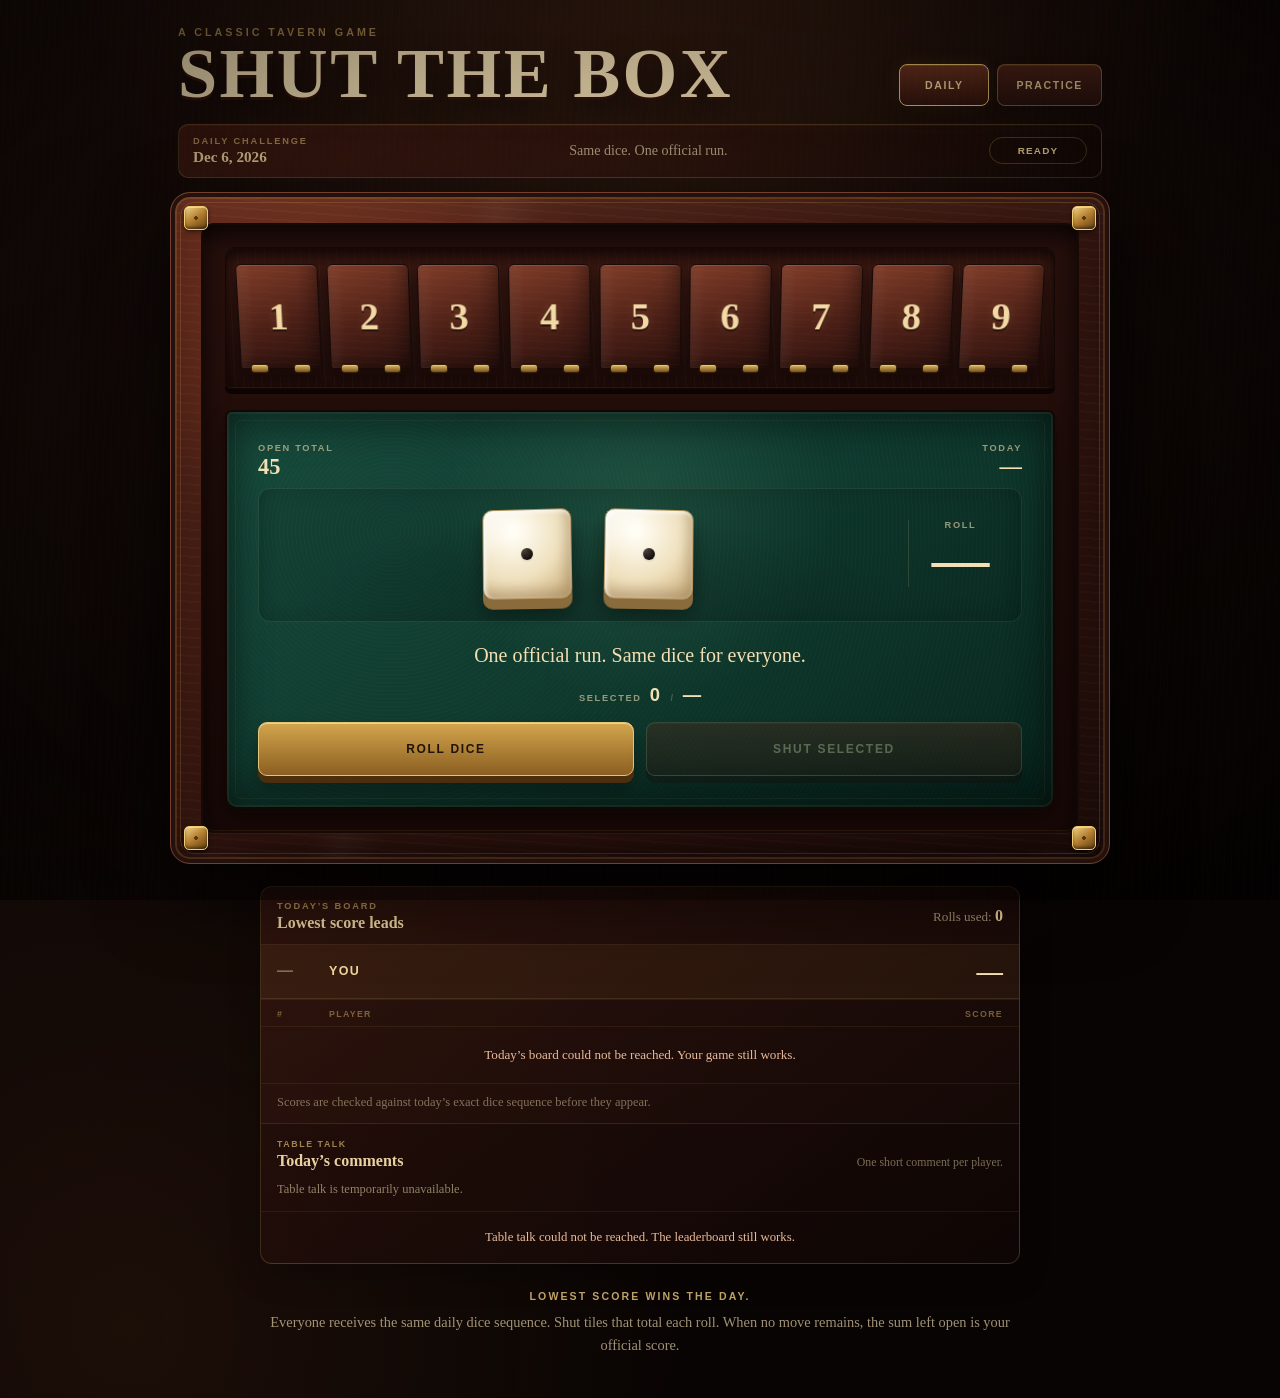
==== index.html @ 5cc47b47 "Trigger Pages deploy after saving workflow permissions" ====
<!DOCTYPE html>
<html lang="en">
<head>
  <meta charset="UTF-8" />
  <meta name="viewport" content="width=device-width, initial-scale=1, viewport-fit=cover" />
  <meta name="theme-color" content="#160b08" />
  <title>Shut the Box</title>
  <link rel="stylesheet" href="style.css" />
  <link rel="stylesheet" href="polish.css" />
  <link rel="stylesheet" href="round.css" />
  <link rel="stylesheet" href="cube-dice.css" />
  <link rel="stylesheet" href="daily.css" />
  <link rel="stylesheet" href="social.css" />
</head>
<body data-mode="daily">
  <div class="room-glow" aria-hidden="true"></div>

  <main class="game-shell">
    <header class="game-header">
      <div>
        <p class="eyebrow">A CLASSIC TAVERN GAME</p>
        <h1>SHUT THE BOX</h1>
      </div>
      <div class="mode-controls" aria-label="Game mode">
        <button class="small-button mode-button active" id="dailyModeButton" type="button" aria-pressed="true">DAILY</button>
        <button class="small-button mode-button" id="practiceModeButton" type="button" aria-pressed="false">PRACTICE</button>
      </div>
    </header>

    <section class="daily-banner" aria-label="Daily challenge">
      <div>
        <span>DAILY CHALLENGE</span>
        <strong id="challengeDate">—</strong>
      </div>
      <p>Same dice. One official run.</p>
      <strong class="challenge-status" id="challengeStatus" data-state="ready">READY</strong>
    </section>

    <section class="board" aria-label="Shut the Box game board">
      <span class="corner corner-one" aria-hidden="true"></span>
      <span class="corner corner-two" aria-hidden="true"></span>
      <span class="corner corner-three" aria-hidden="true"></span>
      <span class="corner corner-four" aria-hidden="true"></span>

      <div class="board-well">
        <div class="tile-rack" id="tileRack" aria-label="Number tiles">
          <button class="number-tile" type="button" data-value="1" aria-label="Tile 1"><span>1</span></button>
          <button class="number-tile" type="button" data-value="2" aria-label="Tile 2"><span>2</span></button>
          <button class="number-tile" type="button" data-value="3" aria-label="Tile 3"><span>3</span></button>
          <button class="number-tile" type="button" data-value="4" aria-label="Tile 4"><span>4</span></button>
          <button class="number-tile" type="button" data-value="5" aria-label="Tile 5"><span>5</span></button>
          <button class="number-tile" type="button" data-value="6" aria-label="Tile 6"><span>6</span></button>
          <button class="number-tile" type="button" data-value="7" aria-label="Tile 7"><span>7</span></button>
          <button class="number-tile" type="button" data-value="8" aria-label="Tile 8"><span>8</span></button>
          <button class="number-tile" type="button" data-value="9" aria-label="Tile 9"><span>9</span></button>
        </div>

        <div class="felt-tray">
          <div class="score-strip" aria-label="Score information">
            <div>
              <span>OPEN TOTAL</span>
              <strong id="openTotal">45</strong>
            </div>
            <div>
              <span id="bestLabel">TODAY</span>
              <strong id="bestScore">—</strong>
            </div>
          </div>

          <div class="dice-stage" aria-label="Dice tray">
            <div class="dice" aria-live="polite">
              <div class="die" id="dieOne" aria-label="First die">⚀</div>
              <div class="die" id="dieTwo" aria-label="Second die">⚀</div>
            </div>
            <div class="roll-readout">
              <span>ROLL</span>
              <strong id="rollTotal">—</strong>
            </div>
          </div>

          <p class="instruction" id="instruction" aria-live="polite">Loading today’s challenge.</p>

          <div class="round-result" id="roundResult" role="status" aria-live="assertive" hidden>
            <p class="round-result-title" id="roundResultTitle">ROUND OVER</p>
            <div class="round-result-score">
              <span>SCORE</span>
              <strong id="roundResultScore">0</strong>
            </div>
            <p class="round-result-detail" id="roundResultDetail"></p>
            <button class="action-button roll-button result-button" id="playAgainButton" type="button">PRACTICE</button>
          </div>

          <div class="selection-meter" id="selectionMeter">
            <span>SELECTED</span>
            <strong id="selectedTotal">0</strong>
            <span class="slash">/</span>
            <strong id="targetTotal">—</strong>
          </div>

          <div class="controls">
            <button class="action-button roll-button" id="rollButton" type="button">ROLL DICE</button>
            <button class="action-button shut-button" id="shutButton" type="button" disabled>SHUT SELECTED</button>
          </div>
        </div>
      </div>
    </section>

    <section class="daily-board" aria-label="Today's leaderboard">
      <div class="daily-board-heading">
        <div>
          <span>TODAY’S BOARD</span>
          <strong>Lowest score leads</strong>
        </div>
        <p>Rolls used: <strong id="challengeRoll">0</strong></p>
      </div>

      <div class="previous-winner" id="previousWinner" hidden>
        <span>YESTERDAY’S WINNER</span>
        <strong id="previousWinnerName">—</strong>
        <span class="previous-winner-score">SCORE <strong id="previousWinnerScore">—</strong></span>
      </div>

      <div class="daily-board-row your-score-row">
        <span class="rank-cell" id="challengeRank">—</span>
        <strong class="name-cell" id="challengeName">YOU</strong>
        <span class="score-cell" id="challengeScore">—</span>
      </div>

      <form class="score-submit" id="scoreForm" hidden>
        <label for="playerName">PUT TODAY’S SCORE ON THE BOARD</label>
        <div>
          <input id="playerName" name="playerName" type="text" maxlength="20" autocomplete="nickname" placeholder="Your name" required />
          <button class="small-button submit-score-button" id="submitScoreButton" type="submit">POST SCORE</button>
        </div>
      </form>
      <p class="submission-status" id="submissionStatus" aria-live="polite"></p>

      <div class="leaderboard-columns" aria-hidden="true">
        <span>#</span>
        <span>PLAYER</span>
        <span>SCORE</span>
      </div>
      <div class="leaderboard-rows" id="leaderboardRows" aria-live="polite">
        <p class="leaderboard-message">Loading today’s board…</p>
      </div>
      <p class="daily-board-note">Scores are checked against today’s exact dice sequence before they appear.</p>

      <section class="table-talk" aria-labelledby="tableTalkTitle">
        <div class="table-talk-heading">
          <div>
            <span>TABLE TALK</span>
            <strong id="tableTalkTitle">Today’s comments</strong>
          </div>
          <p>One short comment per player.</p>
        </div>

        <form class="comment-form" id="commentForm" hidden>
          <textarea id="commentInput" name="comment" maxlength="180" placeholder="That last roll killed me…" required></textarea>
          <div class="comment-form-footer">
            <span class="comment-count" id="commentCount">0 / 180</span>
            <button class="small-button" id="commentButton" type="submit">POST COMMENT</button>
          </div>
        </form>
        <p class="comment-gate" id="commentGate">Post today’s score to join the table talk.</p>
        <p class="comment-status" id="commentStatus" aria-live="polite"></p>
        <div class="comments-list" id="commentsList" aria-live="polite">
          <p class="comment-message">Loading table talk…</p>
        </div>
      </section>
    </section>

    <section class="rules" aria-label="How to play">
      <strong>LOWEST SCORE WINS THE DAY.</strong>
      <p>Everyone receives the same daily dice sequence. Shut tiles that total each roll. When no move remains, the sum left open is your official score.</p>
    </section>
  </main>

  <script src="script.js"></script>
  <script src="social.js?v=20260716d"></script>
</body>
</html>
---- style.css ----
:root {
  color-scheme: dark;
  --cream: #f3dfb4;
  --ink: #1b0e09;
  --brass: #d5ae58;
  --brass-dark: #6f4d19;
  --felt: #123f32;
  --felt-dark: #06241c;
  --mahogany: #4a1f17;
  --mahogany-dark: #170907;
}

* {
  box-sizing: border-box;
}

html {
  min-height: 100%;
  background: #100806;
}

body {
  min-height: 100vh;
  margin: 0;
  overflow-x: hidden;
  background:
    radial-gradient(circle at 50% -10%, rgba(185, 104, 52, 0.22), transparent 35%),
    radial-gradient(circle at 10% 95%, rgba(110, 57, 28, 0.2), transparent 32%),
    linear-gradient(160deg, #1a0d0a 0%, #080403 72%);
  color: var(--cream);
  font-family: Georgia, "Times New Roman", serif;
}

button {
  font: inherit;
}

button:focus-visible {
  outline: 3px solid rgba(246, 205, 112, 0.82);
  outline-offset: 3px;
}

.room-glow {
  position: fixed;
  inset: 0;
  pointer-events: none;
  background:
    repeating-linear-gradient(92deg, rgba(255,255,255,0.008) 0 1px, transparent 1px 7px),
    radial-gradient(ellipse at center, transparent 30%, rgba(0,0,0,0.54) 100%);
}

.game-shell {
  width: min(980px, calc(100% - 24px));
  margin: 0 auto;
  padding: 28px 0 42px;
}

.game-header {
  display: flex;
  align-items: flex-end;
  justify-content: space-between;
  gap: 20px;
  padding: 0 8px 18px;
}

.eyebrow {
  margin: 0 0 3px;
  color: rgba(226, 187, 106, 0.68);
  font-family: Arial, Helvetica, sans-serif;
  font-size: 0.67rem;
  font-weight: 800;
  letter-spacing: 0.28em;
}

h1 {
  margin: 0;
  font-size: clamp(2rem, 7vw, 4.4rem);
  font-weight: 700;
  line-height: 0.92;
  letter-spacing: 0.035em;
  text-shadow: 0 3px 0 #32130d, 0 12px 28px rgba(0,0,0,0.55);
}

.small-button {
  min-height: 42px;
  padding: 0 18px;
  border: 1px solid rgba(227, 185, 94, 0.42);
  border-radius: 8px;
  background: linear-gradient(#4a2017, #24100c);
  color: #ecd39a;
  font-family: Arial, Helvetica, sans-serif;
  font-size: 0.66rem;
  font-weight: 900;
  letter-spacing: 0.15em;
  cursor: pointer;
  box-shadow: inset 0 1px rgba(255,255,255,0.08), 0 6px 16px rgba(0,0,0,0.34);
}

.board {
  position: relative;
  padding: clamp(15px, 3vw, 28px);
  border: 1px solid #73402d;
  border-radius: 24px;
  background:
    linear-gradient(110deg, transparent 28%, rgba(255,255,255,0.035) 31%, transparent 34%),
    repeating-linear-gradient(7deg, rgba(255,255,255,0.015) 0 2px, rgba(0,0,0,0.035) 2px 8px),
    radial-gradient(circle at 22% 20%, rgba(159, 71, 40, 0.42), transparent 24%),
    linear-gradient(145deg, #5a261b, #2e120d 46%, #1b0b08);
  box-shadow:
    inset 0 0 0 5px #24100c,
    inset 0 0 0 7px rgba(214, 147, 67, 0.23),
    inset 0 18px 30px rgba(255,255,255,0.035),
    0 32px 80px rgba(0,0,0,0.65);
}

.board::after {
  content: "";
  position: absolute;
  inset: 8px;
  border: 1px solid rgba(231, 175, 83, 0.18);
  border-radius: 18px;
  pointer-events: none;
}

.corner {
  position: absolute;
  z-index: 3;
  width: 19px;
  height: 19px;
  border: 1px solid #f0cd73;
  border-radius: 50%;
  background: radial-gradient(circle at 35% 30%, #fff0aa 0 8%, #d4a247 24%, #79501b 66%, #30200c 100%);
  box-shadow: inset 0 0 4px rgba(0,0,0,0.7), 0 2px 4px rgba(0,0,0,0.6);
}

.corner-one { top: 13px; left: 13px; }
.corner-two { top: 13px; right: 13px; }
.corner-three { bottom: 13px; left: 13px; }
.corner-four { bottom: 13px; right: 13px; }

.board-well {
  position: relative;
  padding: clamp(14px, 2.8vw, 26px);
  border: 2px solid #160906;
  border-radius: 15px;
  background:
    linear-gradient(90deg, rgba(255,255,255,0.02), transparent 25% 75%, rgba(0,0,0,0.14)),
    linear-gradient(#2d120d, #170a07);
  box-shadow: inset 0 12px 28px rgba(0,0,0,0.78), inset 0 -2px rgba(210, 127, 65, 0.12);
}

.tile-rack {
  display: grid;
  grid-template-columns: repeat(9, minmax(0, 1fr));
  gap: clamp(4px, 1vw, 10px);
  padding: clamp(10px, 2vw, 18px);
  perspective: 850px;
  border: 1px solid #140704;
  border-radius: 12px 12px 7px 7px;
  background:
    repeating-linear-gradient(87deg, rgba(255,255,255,0.025) 0 1px, transparent 1px 9px),
    linear-gradient(#3a1710, #1c0a07);
  box-shadow: inset 0 9px 14px rgba(0,0,0,0.72), 0 4px 0 #0e0504;
}

.number-tile {
  position: relative;
  min-width: 0;
  aspect-ratio: 0.72;
  border: 1px solid #180907;
  border-radius: 7px 7px 3px 3px;
  transform: rotateX(-7deg);
  transform-origin: 50% 100%;
  background:
    linear-gradient(90deg, rgba(255,255,255,0.05), transparent 18% 72%, rgba(0,0,0,0.2)),
    repeating-linear-gradient(4deg, rgba(255,255,255,0.025) 0 1px, transparent 1px 7px),
    linear-gradient(160deg, #7a3825, #4a1e16 52%, #2a100c);
  color: #f3d9a4;
  cursor: pointer;
  box-shadow:
    inset 0 1px rgba(255,255,255,0.12),
    inset 0 -8px 10px rgba(0,0,0,0.18),
    0 7px 0 #1b0a07,
    0 10px 14px rgba(0,0,0,0.5);
  transition: transform 260ms ease, filter 180ms ease, opacity 220ms ease, box-shadow 180ms ease;
}

.number-tile::before,
.number-tile::after {
  content: "";
  position: absolute;
  bottom: -5px;
  width: 20%;
  height: 7px;
  border: 1px solid #332107;
  border-radius: 3px;
  background: linear-gradient(#e0ba65, #76501b);
  box-shadow: inset 0 1px rgba(255,255,255,0.34);
}

.number-tile::before { left: 12%; }
.number-tile::after { right: 12%; }

.number-tile span {
  display: grid;
  place-items: center;
  width: 100%;
  height: 100%;
  font-size: clamp(1.05rem, 4vw, 2.4rem);
  font-weight: 700;
  text-shadow: 0 2px 0 #28100b, 0 0 12px rgba(247, 206, 125, 0.14);
}

.number-tile:hover:not(.closed),
.number-tile.selected {
  filter: brightness(1.18);
  transform: rotateX(-7deg) translateY(-4px);
  box-shadow:
    inset 0 1px rgba(255,255,255,0.15),
    0 7px 0 #1b0a07,
    0 12px 20px rgba(0,0,0,0.6),
    0 0 18px rgba(225, 178, 82, 0.18);
}

.number-tile.selected {
  border-color: #e7bd62;
  color: #fff1c9;
}

.number-tile.closed {
  pointer-events: none;
  transform: rotateX(-88deg) translateY(9px);
  filter: brightness(0.46);
  opacity: 0.56;
  box-shadow: 0 2px 0 #120604;
}

.felt-tray {
  margin-top: clamp(14px, 2.4vw, 24px);
  padding: clamp(16px, 3.8vw, 34px);
  border: 3px solid #120705;
  border-radius: 9px 9px 14px 14px;
  background:
    radial-gradient(circle at 50% 28%, rgba(64, 128, 101, 0.24), transparent 36%),
    repeating-radial-gradient(circle at 20% 30%, rgba(255,255,255,0.018) 0 1px, transparent 1px 4px),
    linear-gradient(145deg, #174d3c, #0d3328 54%, #08241c);
  box-shadow:
    inset 0 0 0 2px rgba(235, 205, 134, 0.06),
    inset 0 18px 34px rgba(0,0,0,0.36),
    inset 0 -22px 44px rgba(0,0,0,0.38),
    0 8px 18px rgba(0,0,0,0.45);
}

.score-strip {
  display: flex;
  justify-content: space-between;
  gap: 18px;
  margin-bottom: 8px;
}

.score-strip div {
  display: grid;
  gap: 1px;
}

.score-strip div:last-child {
  text-align: right;
}

.score-strip span,
.roll-readout span,
.selection-meter span {
  color: rgba(236, 217, 173, 0.62);
  font-family: Arial, Helvetica, sans-serif;
  font-size: 0.58rem;
  font-weight: 900;
  letter-spacing: 0.18em;
}

.score-strip strong {
  font-size: 1.4rem;
  font-variant-numeric: tabular-nums;
}

.dice-stage {
  display: grid;
  grid-template-columns: 1fr auto;
  align-items: center;
  gap: 20px;
  min-height: 128px;
  padding: 12px clamp(10px, 3vw, 28px);
  border: 1px solid rgba(237, 218, 170, 0.08);
  border-radius: 10px;
  background: rgba(0,0,0,0.08);
  box-shadow: inset 0 0 28px rgba(0,0,0,0.18);
}

.dice {
  display: flex;
  justify-content: center;
  gap: clamp(12px, 4vw, 30px);
  perspective: 650px;
}

.die {
  display: grid;
  place-items: center;
  width: clamp(64px, 15vw, 94px);
  aspect-ratio: 1;
  border: 1px solid #c4a56a;
  border-radius: 17px;
  background:
    radial-gradient(circle at 28% 20%, #fffdf2, #ecdcb8 52%, #bca375 100%);
  color: #1b140d;
  font-family: "Arial Unicode MS", "Segoe UI Symbol", sans-serif;
  font-size: clamp(3.2rem, 10vw, 5.2rem);
  line-height: 1;
  box-shadow:
    inset 0 2px 4px rgba(255,255,255,0.75),
    inset 0 -8px 12px rgba(78, 55, 27, 0.18),
    0 11px 0 #8d754b,
    0 17px 22px rgba(0,0,0,0.46);
  transform: rotateX(8deg) rotateY(-6deg);
  user-select: none;
}

.die.rolling:first-child {
  animation: tumble-one 680ms cubic-bezier(.22,.74,.2,1);
}

.die.rolling:last-child {
  animation: tumble-two 680ms cubic-bezier(.22,.74,.2,1);
}

@keyframes tumble-one {
  0% { transform: translate(-10px, -2px) rotateX(8deg) rotateY(-6deg) rotateZ(0); }
  35% { transform: translate(28px, -24px) rotateX(210deg) rotateY(160deg) rotateZ(80deg); }
  68% { transform: translate(5px, -5px) rotateX(410deg) rotateY(330deg) rotateZ(160deg); }
  100% { transform: translate(0, 0) rotateX(368deg) rotateY(354deg) rotateZ(180deg); }
}

@keyframes tumble-two {
  0% { transform: translate(9px, 0) rotateX(8deg) rotateY(-6deg) rotateZ(0); }
  38% { transform: translate(-26px, -18px) rotateX(-180deg) rotateY(220deg) rotateZ(-100deg); }
  72% { transform: translate(-4px, -4px) rotateX(-370deg) rotateY(390deg) rotateZ(-170deg); }
  100% { transform: translate(0, 0) rotateX(-352deg) rotateY(354deg) rotateZ(-180deg); }
}

.roll-readout {
  display: grid;
  justify-items: center;
  min-width: 86px;
  padding-left: 18px;
  border-left: 1px solid rgba(238, 218, 167, 0.14);
}

.roll-readout strong {
  font-size: clamp(2.2rem, 7vw, 3.6rem);
  line-height: 1;
  font-variant-numeric: tabular-nums;
}

.instruction {
  min-height: 1.4em;
  margin: 22px 0 12px;
  text-align: center;
  font-size: clamp(1rem, 3vw, 1.25rem);
}

.selection-meter {
  display: flex;
  align-items: baseline;
  justify-content: center;
  gap: 8px;
  margin-bottom: 16px;
}

.selection-meter strong {
  min-width: 1.25ch;
  font-family: Arial, Helvetica, sans-serif;
  font-size: 1.15rem;
  font-variant-numeric: tabular-nums;
}

.selection-meter.over strong:first-of-type {
  color: #ff9c84;
}

.slash {
  opacity: 0.45;
}

.controls {
  display: grid;
  grid-template-columns: 1fr 1fr;
  gap: 12px;
}

.action-button {
  min-height: 54px;
  border-radius: 9px;
  font-family: Arial, Helvetica, sans-serif;
  font-size: 0.75rem;
  font-weight: 900;
  letter-spacing: 0.14em;
  cursor: pointer;
  transition: transform 120ms ease, filter 120ms ease, opacity 120ms ease;
}

.action-button:active:not(:disabled) {
  transform: translateY(2px);
}

.roll-button {
  border: 1px solid #e6c475;
  background: linear-gradient(#d3a54d, #8b5f21);
  color: #211407;
  box-shadow: inset 0 1px rgba(255,255,255,0.5), 0 7px 0 #4b2e0e, 0 12px 18px rgba(0,0,0,0.35);
}

.shut-button {
  border: 1px solid rgba(238, 218, 167, 0.44);
  background: linear-gradient(#5a281b, #2c110c);
  color: #f0d8a6;
  box-shadow: inset 0 1px rgba(255,255,255,0.1), 0 7px 0 #160806, 0 12px 18px rgba(0,0,0,0.34);
}

.action-button:hover:not(:disabled),
.small-button:hover {
  filter: brightness(1.1);
}

.action-button:disabled {
  cursor: default;
  opacity: 0.35;
  transform: none;
}

.rules {
  width: min(760px, calc(100% - 20px));
  margin: 22px auto 0;
  text-align: center;
  color: rgba(238, 218, 176, 0.66);
}

.rules strong {
  color: rgba(236, 201, 126, 0.8);
  font-family: Arial, Helvetica, sans-serif;
  font-size: 0.66rem;
  letter-spacing: 0.2em;
}

.rules p {
  margin: 7px 0 0;
  font-size: 0.9rem;
  line-height: 1.55;
}

@media (max-width: 680px) {
  .game-shell {
    width: min(100% - 12px, 980px);
    padding-top: 18px;
  }

  .game-header {
    align-items: center;
    padding-inline: 5px;
  }

  .small-button {
    min-height: 38px;
    padding-inline: 12px;
    font-size: 0.58rem;
  }

  .board {
    border-radius: 16px;
  }

  .board-well {
    padding: 9px;
  }

  .tile-rack {
    gap: 3px;
    padding: 8px 5px 11px;
  }

  .number-tile {
    border-radius: 5px 5px 2px 2px;
  }

  .felt-tray {
    padding: 16px 12px 20px;
  }

  .dice-stage {
    grid-template-columns: 1fr;
    gap: 15px;
  }

  .roll-readout {
    grid-auto-flow: column;
    justify-content: center;
    align-items: baseline;
    gap: 10px;
    padding: 0;
    border-left: 0;
  }

  .roll-readout strong {
    font-size: 2.2rem;
  }
}

@media (max-width: 410px) {
  .controls {
    grid-template-columns: 1fr;
  }

  .dice {
    gap: 12px;
  }

  .die {
    width: 64px;
  }
}

@media (prefers-reduced-motion: reduce) {
  *, *::before, *::after {
    scroll-behavior: auto !important;
    animation-duration: 1ms !important;
    transition-duration: 1ms !important;
  }
}
---- polish.css ----
/* Visual refinement pass: keep gameplay untouched. */

.game-shell {
  width: min(940px, calc(100% - 24px));
  padding-top: 26px;
}

.board {
  padding: clamp(18px, 3.2vw, 30px);
  border-radius: 20px;
  background:
    linear-gradient(104deg, transparent 27%, rgba(255, 255, 255, 0.034) 30%, transparent 34%),
    repeating-linear-gradient(4deg, rgba(255, 255, 255, 0.014) 0 2px, rgba(0, 0, 0, 0.036) 2px 9px),
    radial-gradient(circle at 18% 15%, rgba(161, 72, 39, 0.38), transparent 26%),
    linear-gradient(145deg, #612a1d, #35160f 47%, #1c0b08);
  box-shadow:
    inset 0 0 0 4px #24100c,
    inset 0 0 0 6px rgba(214, 147, 67, 0.2),
    inset 0 18px 28px rgba(255, 255, 255, 0.03),
    inset 0 -24px 34px rgba(0, 0, 0, 0.27),
    0 31px 76px rgba(0, 0, 0, 0.66);
}

.board::before {
  content: "";
  position: absolute;
  inset: 9px;
  border: 1px solid rgba(231, 175, 83, 0.18);
  border-radius: 14px;
  pointer-events: none;
}

.board::after {
  inset: auto 8% 8px;
  height: 7px;
  border: 0;
  border-radius: 0 0 50% 50%;
  background: rgba(0, 0, 0, 0.27);
  filter: blur(4px);
}

.corner {
  width: 24px;
  height: 24px;
  border-radius: 5px;
  background:
    radial-gradient(circle at 50% 50%, #56370f 0 12%, transparent 13%),
    linear-gradient(145deg, #f2d586, #b27c2e 50%, #604012);
  box-shadow:
    inset 0 1px rgba(255, 255, 255, 0.45),
    inset 0 -2px 3px rgba(0, 0, 0, 0.42),
    0 2px 4px rgba(0, 0, 0, 0.55);
}

.board-well {
  padding: clamp(12px, 2.4vw, 22px);
  border-radius: 13px;
  background: linear-gradient(#28100c, #180907);
  box-shadow:
    inset 0 11px 24px rgba(0, 0, 0, 0.74),
    inset 0 -1px rgba(220, 146, 76, 0.12),
    0 1px rgba(255, 255, 255, 0.035);
}

.tile-rack {
  gap: clamp(4px, 0.9vw, 9px);
  padding: clamp(11px, 1.8vw, 16px) clamp(9px, 1.6vw, 15px) clamp(14px, 2vw, 19px);
  border-radius: 10px 10px 6px 6px;
  box-shadow:
    inset 0 8px 14px rgba(0, 0, 0, 0.72),
    inset 0 -1px rgba(232, 161, 82, 0.08),
    0 5px 0 #0c0403;
}

.number-tile {
  aspect-ratio: 0.77;
  border-radius: 6px 6px 3px 3px;
  background:
    linear-gradient(90deg, rgba(255, 255, 255, 0.05), transparent 18% 74%, rgba(0, 0, 0, 0.2)),
    repeating-linear-gradient(3deg, rgba(255, 255, 255, 0.024) 0 1px, transparent 1px 7px),
    linear-gradient(160deg, #813d28, #4d2017 54%, #29100c);
  box-shadow:
    inset 0 1px rgba(255, 255, 255, 0.12),
    inset 0 -8px 10px rgba(0, 0, 0, 0.18),
    0 6px 0 #1a0907,
    0 9px 12px rgba(0, 0, 0, 0.46);
}

.number-tile:hover:not(.closed),
.number-tile.selected {
  box-shadow:
    inset 0 1px rgba(255, 255, 255, 0.15),
    0 6px 0 #1b0a07,
    0 12px 18px rgba(0, 0, 0, 0.58),
    0 0 16px rgba(225, 178, 82, 0.17);
}

.felt-tray {
  position: relative;
  margin-top: clamp(13px, 2.2vw, 21px);
  padding: clamp(16px, 3.4vw, 31px);
  border-width: 2px;
  border-radius: 7px 7px 12px 12px;
  background:
    radial-gradient(circle at 50% 24%, rgba(77, 145, 116, 0.2), transparent 38%),
    repeating-radial-gradient(circle at 20% 30%, rgba(255, 255, 255, 0.016) 0 1px, transparent 1px 4px),
    linear-gradient(145deg, #174b3c, #0f392d 54%, #08251d);
}

.felt-tray::before {
  content: "";
  position: absolute;
  inset: 8px;
  border: 1px solid rgba(236, 215, 166, 0.045);
  border-radius: 6px;
  pointer-events: none;
}

.score-strip,
.dice-stage,
.instruction,
.selection-meter,
.controls {
  position: relative;
  z-index: 1;
}

.dice-stage {
  grid-template-columns: minmax(0, 1fr) auto;
  gap: 18px;
  min-height: 134px;
  padding: 16px clamp(12px, 3vw, 27px) 18px;
  border-radius: 12px;
  background:
    radial-gradient(ellipse at 43% 78%, rgba(0, 0, 0, 0.2), transparent 50%),
    rgba(0, 0, 0, 0.075);
}

.dice {
  align-items: center;
  gap: clamp(15px, 4vw, 32px);
}

.die {
  position: relative;
  display: grid;
  grid-template-columns: repeat(3, 1fr);
  grid-template-rows: repeat(3, 1fr);
  width: clamp(67px, 15vw, 94px);
  padding: clamp(10px, 2vw, 14px);
  border: 1px solid #bda16b;
  border-radius: 15px;
  background:
    linear-gradient(135deg, rgba(255, 255, 255, 0.72), transparent 28%),
    radial-gradient(circle at 32% 22%, #fffdf4 0 4%, #efe2c5 50%, #c5aa79 100%);
  color: transparent;
  font-size: 0;
  box-shadow:
    inset 2px 2px 4px rgba(255, 255, 255, 0.74),
    inset -5px -7px 10px rgba(83, 57, 29, 0.2),
    0 8px 0 #887044,
    0 13px 18px rgba(0, 0, 0, 0.42);
  transform: rotateX(7deg) rotateY(-5deg);
}

.die::after {
  content: "";
  position: absolute;
  inset: 5px;
  border: 1px solid rgba(255, 255, 255, 0.28);
  border-radius: 10px;
  pointer-events: none;
}

.pip {
  align-self: center;
  justify-self: center;
  width: clamp(8px, 1.85vw, 13px);
  aspect-ratio: 1;
  border-radius: 50%;
  background: radial-gradient(circle at 35% 30%, #3a3027, #100c09 72%);
  box-shadow:
    inset 1px 1px 2px rgba(255, 255, 255, 0.15),
    0 1px 1px rgba(255, 255, 255, 0.24);
  opacity: 0;
}

.pip-1 { grid-area: 1 / 1; }
.pip-2 { grid-area: 1 / 2; }
.pip-3 { grid-area: 1 / 3; }
.pip-4 { grid-area: 2 / 1; }
.pip-5 { grid-area: 2 / 2; }
.pip-6 { grid-area: 2 / 3; }
.pip-7 { grid-area: 3 / 1; }
.pip-8 { grid-area: 3 / 2; }
.pip-9 { grid-area: 3 / 3; }

.die[data-face="1"] .pip-5,
.die[data-face="2"] .pip-1,
.die[data-face="2"] .pip-9,
.die[data-face="3"] .pip-1,
.die[data-face="3"] .pip-5,
.die[data-face="3"] .pip-9,
.die[data-face="4"] .pip-1,
.die[data-face="4"] .pip-3,
.die[data-face="4"] .pip-7,
.die[data-face="4"] .pip-9,
.die[data-face="5"] .pip-1,
.die[data-face="5"] .pip-3,
.die[data-face="5"] .pip-5,
.die[data-face="5"] .pip-7,
.die[data-face="5"] .pip-9,
.die[data-face="6"] .pip-1,
.die[data-face="6"] .pip-3,
.die[data-face="6"] .pip-4,
.die[data-face="6"] .pip-6,
.die[data-face="6"] .pip-7,
.die[data-face="6"] .pip-9 {
  opacity: 1;
}

@keyframes tumble-one {
  0% { transform: translate(-8px, -1px) rotateX(7deg) rotateY(-5deg) rotateZ(0); }
  35% { transform: translate(26px, -23px) rotateX(210deg) rotateY(160deg) rotateZ(80deg); }
  68% { transform: translate(4px, -5px) rotateX(410deg) rotateY(330deg) rotateZ(160deg); }
  100% { transform: translate(0, 0) rotateX(367deg) rotateY(355deg) rotateZ(180deg); }
}

@keyframes tumble-two {
  0% { transform: translate(8px, 0) rotateX(7deg) rotateY(-5deg) rotateZ(0); }
  38% { transform: translate(-25px, -18px) rotateX(-180deg) rotateY(220deg) rotateZ(-100deg); }
  72% { transform: translate(-4px, -4px) rotateX(-370deg) rotateY(390deg) rotateZ(-170deg); }
  100% { transform: translate(0, 0) rotateX(-353deg) rotateY(355deg) rotateZ(-180deg); }
}

@media (max-width: 680px) {
  .game-shell {
    width: min(100% - 12px, 940px);
  }

  .board {
    padding: 15px 11px 14px;
    border-radius: 15px;
  }

  .corner {
    width: 19px;
    height: 19px;
  }

  .corner-one { top: 10px; left: 8px; }
  .corner-two { top: 10px; right: 8px; }
  .corner-three { bottom: 10px; left: 8px; }
  .corner-four { bottom: 10px; right: 8px; }

  .felt-tray {
    padding: 15px 12px 19px;
  }

  .dice-stage {
    grid-template-columns: 1fr;
    gap: 15px;
    min-height: 0;
    padding-top: 17px;
  }
}

@media (max-width: 410px) {
  .dice {
    gap: 14px;
  }

  .die {
    width: 66px;
    padding: 10px;
    border-radius: 13px;
  }
}
---- round.css ----
/* Clear end-of-round feedback. */

.round-result {
  position: relative;
  z-index: 2;
  display: grid;
  justify-items: center;
  gap: 8px;
  margin: 18px auto 20px;
  padding: 18px clamp(16px, 4vw, 30px) 20px;
  width: min(430px, 100%);
  border: 1px solid rgba(235, 199, 119, 0.38);
  border-radius: 12px;
  background:
    linear-gradient(145deg, rgba(91, 40, 27, 0.94), rgba(34, 14, 10, 0.97));
  box-shadow:
    inset 0 1px rgba(255, 255, 255, 0.08),
    0 12px 24px rgba(0, 0, 0, 0.38),
    0 0 24px rgba(205, 152, 62, 0.08);
  text-align: center;
}

.round-result[hidden] {
  display: none;
}

.round-result-title {
  margin: 0;
  color: #f0ce7e;
  font-family: Arial, Helvetica, sans-serif;
  font-size: 0.74rem;
  font-weight: 900;
  letter-spacing: 0.24em;
}

.round-result-score {
  display: grid;
  justify-items: center;
  gap: 0;
}

.round-result-score span {
  color: rgba(238, 218, 173, 0.62);
  font-family: Arial, Helvetica, sans-serif;
  font-size: 0.56rem;
  font-weight: 900;
  letter-spacing: 0.18em;
}

.round-result-score strong {
  font-size: clamp(2.8rem, 9vw, 4.5rem);
  line-height: 0.95;
  font-variant-numeric: tabular-nums;
  text-shadow: 0 3px 0 #210c08, 0 10px 18px rgba(0, 0, 0, 0.38);
}

.round-result-detail {
  margin: 2px 0 8px;
  color: rgba(244, 225, 185, 0.82);
  font-size: 0.96rem;
  line-height: 1.4;
}

.result-button {
  width: min(240px, 100%);
  min-height: 48px;
}

.round-result:not([hidden]) ~ .selection-meter,
.round-result:not([hidden]) ~ .controls {
  display: none;
}
---- cube-dice.css ----
/* Dice-only refinement: solid square dice, not fake folded faces. */

.dice {
  perspective: 800px;
  perspective-origin: 50% 40%;
}

.die {
  width: clamp(66px, 14vw, 90px);
  aspect-ratio: 1;
  padding: clamp(10px, 2vw, 14px);
  border: 1px solid #b2935f;
  border-radius: 10px;
  background:
    linear-gradient(135deg, rgba(255, 255, 255, 0.74), transparent 31%),
    radial-gradient(circle at 34% 24%, #fffdf4 0 5%, #efe0bd 55%, #c7a873 100%);
  box-shadow:
    inset 2px 2px 4px rgba(255, 255, 255, 0.78),
    inset -6px -8px 11px rgba(83, 57, 28, 0.2),
    0 10px 0 #8a6b3c,
    0 15px 19px rgba(0, 0, 0, 0.4);
  transform-style: preserve-3d;
  overflow: visible;
}

.die:first-child {
  transform: rotateX(4deg) rotateY(-5deg) rotateZ(-1deg);
}

.die:last-child {
  transform: rotateX(4deg) rotateY(5deg) rotateZ(1deg);
}

.die::before,
.die::after {
  display: none;
}

.pip {
  width: clamp(8px, 1.8vw, 12px);
  background: radial-gradient(circle at 35% 30%, #423831, #120d09 72%);
  box-shadow:
    inset 1px 1px 2px rgba(255, 255, 255, 0.14),
    0 1px 1px rgba(255, 255, 255, 0.16),
    0 1px 2px rgba(0, 0, 0, 0.16);
}

@keyframes tumble-one {
  0% { transform: translate(-8px, 0) rotateX(4deg) rotateY(-5deg) rotateZ(-1deg); }
  34% { transform: translate(25px, -22px) rotateX(150deg) rotateY(110deg) rotateZ(95deg); }
  68% { transform: translate(5px, -5px) rotateX(315deg) rotateY(255deg) rotateZ(175deg); }
  100% { transform: translate(0, 0) rotateX(364deg) rotateY(355deg) rotateZ(359deg); }
}

@keyframes tumble-two {
  0% { transform: translate(8px, 0) rotateX(4deg) rotateY(5deg) rotateZ(1deg); }
  38% { transform: translate(-24px, -19px) rotateX(-145deg) rotateY(125deg) rotateZ(-105deg); }
  72% { transform: translate(-5px, -4px) rotateX(-310deg) rotateY(260deg) rotateZ(-178deg); }
  100% { transform: translate(0, 0) rotateX(-356deg) rotateY(365deg) rotateZ(-359deg); }
}

@media (max-width: 410px) {
  .die {
    width: 64px;
    padding: 10px;
    border-radius: 9px;
    box-shadow:
      inset 2px 2px 4px rgba(255, 255, 255, 0.78),
      inset -5px -7px 10px rgba(83, 57, 28, 0.2),
      0 8px 0 #8a6b3c,
      0 12px 16px rgba(0, 0, 0, 0.4);
  }
}
---- daily.css ----
/* Daily challenge and live leaderboard. */

.mode-controls {
  display: flex;
  gap: 8px;
}

.mode-button {
  min-width: 90px;
  opacity: 0.62;
}

.mode-button.active {
  opacity: 1;
  border-color: #e0bd6b;
  background: linear-gradient(#6b321f, #32140d);
  box-shadow:
    inset 0 1px rgba(255,255,255,0.12),
    0 0 18px rgba(217, 167, 78, 0.12),
    0 6px 16px rgba(0,0,0,0.34);
}

.daily-banner {
  display: grid;
  grid-template-columns: auto 1fr auto;
  align-items: center;
  gap: 18px;
  margin: 0 8px 14px;
  padding: 11px 14px;
  border: 1px solid rgba(218, 178, 91, 0.24);
  border-radius: 10px;
  background: linear-gradient(90deg, rgba(75, 31, 21, 0.72), rgba(25, 11, 8, 0.54));
  box-shadow: inset 0 1px rgba(255,255,255,0.035);
}

.daily-banner div {
  display: grid;
  gap: 2px;
}

.daily-banner span,
.daily-board-heading span,
.score-submit label {
  color: rgba(229, 194, 118, 0.68);
  font-family: Arial, Helvetica, sans-serif;
  font-size: 0.58rem;
  font-weight: 900;
  letter-spacing: 0.2em;
}

.daily-banner strong {
  color: #f0d59c;
  font-size: 0.95rem;
}

.daily-banner p {
  margin: 0;
  text-align: center;
  color: rgba(241, 222, 182, 0.7);
  font-size: 0.88rem;
}

.challenge-status {
  justify-self: end;
  min-width: 98px;
  padding: 7px 9px;
  border: 1px solid rgba(224, 190, 112, 0.28);
  border-radius: 999px;
  text-align: center;
  font-family: Arial, Helvetica, sans-serif;
  font-size: 0.62rem !important;
  letter-spacing: 0.12em;
}

.challenge-status[data-state="progress"] {
  color: #ffdda0;
  background: rgba(157, 97, 28, 0.18);
}

.challenge-status[data-state="complete"] {
  color: #cfead6;
  border-color: rgba(126, 191, 142, 0.34);
  background: rgba(36, 109, 58, 0.2);
}

body[data-mode="practice"] .daily-banner,
body[data-mode="practice"] .daily-board {
  opacity: 0.48;
}

body[data-mode="practice"] .daily-banner::after {
  content: "PRACTICE MODE";
  justify-self: end;
  color: #f0d59c;
  font-family: Arial, Helvetica, sans-serif;
  font-size: 0.6rem;
  font-weight: 900;
  letter-spacing: 0.15em;
}

body[data-mode="practice"] .challenge-status {
  display: none;
}

.daily-board {
  width: min(760px, calc(100% - 20px));
  margin: 22px auto 0;
  border: 1px solid rgba(224, 190, 112, 0.2);
  border-radius: 12px;
  overflow: hidden;
  background: linear-gradient(145deg, rgba(55, 23, 16, 0.8), rgba(17, 8, 6, 0.84));
  box-shadow: 0 12px 30px rgba(0,0,0,0.24);
}

.daily-board-heading {
  display: flex;
  align-items: center;
  justify-content: space-between;
  gap: 18px;
  padding: 14px 16px 12px;
  border-bottom: 1px solid rgba(224, 190, 112, 0.12);
}

.daily-board-heading div {
  display: grid;
  gap: 3px;
}

.daily-board-heading strong {
  color: #ead2a0;
  font-size: 1rem;
}

.daily-board-heading p {
  margin: 0;
  color: rgba(239, 219, 177, 0.66);
  font-size: 0.82rem;
}

.daily-board-row {
  display: grid;
  grid-template-columns: 52px 1fr 70px;
  align-items: center;
  min-height: 54px;
  padding: 0 16px;
  background: rgba(255,255,255,0.018);
}

.your-score-row {
  border-bottom: 1px solid rgba(224, 190, 112, 0.12);
  background: rgba(211, 159, 71, 0.07);
}

.rank-cell {
  color: rgba(239, 219, 177, 0.42);
  font-family: Arial, Helvetica, sans-serif;
  font-weight: 800;
}

.name-cell {
  color: #f0d59c;
  font-family: Arial, Helvetica, sans-serif;
  font-size: 0.78rem;
  letter-spacing: 0.11em;
}

.score-cell {
  justify-self: end;
  color: #f3dfb4;
  font-size: 1.65rem;
  font-weight: 700;
  font-variant-numeric: tabular-nums;
}

.score-submit {
  display: grid;
  gap: 8px;
  padding: 14px 16px 8px;
  border-bottom: 1px solid rgba(224, 190, 112, 0.08);
}

.score-submit[hidden] {
  display: none;
}

.score-submit > div {
  display: grid;
  grid-template-columns: minmax(0, 1fr) auto;
  gap: 8px;
}

.score-submit input {
  min-width: 0;
  min-height: 42px;
  padding: 0 12px;
  border: 1px solid rgba(224, 190, 112, 0.28);
  border-radius: 7px;
  background: rgba(8, 4, 3, 0.58);
  color: #f3dfb4;
  font: 700 0.94rem Arial, Helvetica, sans-serif;
  outline: none;
}

.score-submit input:focus {
  border-color: #e0bd6b;
  box-shadow: 0 0 0 3px rgba(224, 189, 107, 0.1);
}

.submit-score-button {
  min-width: 112px;
}

.submission-status {
  min-height: 0;
  margin: 0;
  padding: 7px 16px;
  color: rgba(239, 219, 177, 0.62);
  font-size: 0.78rem;
}

.submission-status:empty {
  display: none;
}

.leaderboard-columns {
  display: grid;
  grid-template-columns: 52px 1fr 70px;
  padding: 9px 16px 7px;
  border-top: 1px solid rgba(224, 190, 112, 0.08);
  border-bottom: 1px solid rgba(224, 190, 112, 0.08);
  color: rgba(229, 194, 118, 0.46);
  font-family: Arial, Helvetica, sans-serif;
  font-size: 0.55rem;
  font-weight: 900;
  letter-spacing: 0.15em;
}

.leaderboard-columns span:last-child {
  justify-self: end;
}

.leaderboard-rows {
  max-height: 430px;
  overflow-y: auto;
}

.leaderboard-row + .leaderboard-row {
  border-top: 1px solid rgba(224, 190, 112, 0.07);
}

.leaderboard-row.is-player {
  background: rgba(61, 130, 77, 0.13);
}

.you-badge {
  display: inline-block;
  margin-left: 5px;
  padding: 2px 5px;
  border: 1px solid rgba(126, 191, 142, 0.34);
  border-radius: 999px;
  color: #cfead6;
  font-size: 0.48rem;
  letter-spacing: 0.1em;
  vertical-align: 1px;
}

.leaderboard-message {
  margin: 0;
  padding: 20px 16px;
  color: rgba(239, 219, 177, 0.58);
  font-size: 0.82rem;
  text-align: center;
}

.leaderboard-message.error {
  color: #e9bb9b;
}

.daily-board-note {
  margin: 0;
  padding: 10px 16px 12px;
  border-top: 1px solid rgba(224, 190, 112, 0.08);
  color: rgba(239, 219, 177, 0.48);
  font-size: 0.78rem;
  line-height: 1.4;
}

@media (max-width: 680px) {
  .game-header {
    align-items: flex-end;
  }

  .mode-controls {
    gap: 5px;
  }

  .mode-button {
    min-width: 0;
    padding-inline: 9px;
  }

  .daily-banner {
    grid-template-columns: 1fr auto;
    gap: 8px 12px;
    margin-inline: 4px;
  }

  .daily-banner p {
    grid-column: 1 / -1;
    grid-row: 2;
    text-align: left;
  }

  body[data-mode="practice"] .daily-banner::after {
    grid-column: 2;
    grid-row: 1;
  }
}

@media (max-width: 410px) {
  .game-header {
    display: grid;
  }

  .mode-controls {
    justify-content: stretch;
  }

  .mode-button {
    flex: 1;
  }

  .daily-board-heading {
    align-items: flex-end;
  }

  .daily-board-row,
  .leaderboard-columns {
    grid-template-columns: 40px 1fr 58px;
    padding-inline: 12px;
  }

  .score-submit > div {
    grid-template-columns: 1fr;
  }

  .submit-score-button {
    width: 100%;
  }
}
---- social.css ----
/* Daily winner badges and table-talk comments. */

.previous-winner {
  display: grid;
  grid-template-columns: auto minmax(0, 1fr) auto;
  align-items: center;
  gap: 10px;
  padding: 11px 16px;
  border-bottom: 1px solid rgba(224, 190, 112, 0.12);
  background: linear-gradient(90deg, rgba(121, 81, 24, 0.2), rgba(255,255,255,0.018));
}

.previous-winner[hidden] {
  display: none;
}

.previous-winner > span:first-child,
.table-talk-heading span {
  color: rgba(229, 194, 118, 0.66);
  font-family: Arial, Helvetica, sans-serif;
  font-size: 0.55rem;
  font-weight: 900;
  letter-spacing: 0.18em;
}

.previous-winner strong {
  min-width: 0;
  overflow: hidden;
  color: #f3dfb4;
  font-family: Arial, Helvetica, sans-serif;
  font-size: 0.82rem;
  letter-spacing: 0.08em;
  text-overflow: ellipsis;
  white-space: nowrap;
}

.previous-winner-score {
  color: rgba(239, 219, 177, 0.62);
  font-size: 0.78rem;
  white-space: nowrap;
}

.previous-winner-score strong {
  margin-left: 4px;
  font-size: 1.2rem;
  letter-spacing: 0;
}

.leader-badge,
.winner-badge {
  display: inline-block;
  margin-left: 7px;
  padding: 2px 6px;
  border: 1px solid rgba(224, 190, 112, 0.38);
  border-radius: 999px;
  color: #ffe2a3;
  background: rgba(155, 100, 26, 0.22);
  font-size: 0.46rem;
  font-weight: 900;
  letter-spacing: 0.11em;
  vertical-align: 1px;
}

.winner-badge {
  color: #fff0bf;
  border-color: rgba(242, 200, 96, 0.54);
  background: rgba(169, 107, 21, 0.3);
  box-shadow: 0 0 12px rgba(224, 176, 65, 0.1);
}

.table-talk {
  border-top: 1px solid rgba(224, 190, 112, 0.14);
  background: rgba(7, 3, 2, 0.18);
}

.table-talk-heading {
  display: flex;
  align-items: end;
  justify-content: space-between;
  gap: 14px;
  padding: 15px 16px 11px;
}

.table-talk-heading div {
  display: grid;
  gap: 3px;
}

.table-talk-heading strong {
  color: #ead2a0;
  font-size: 1rem;
}

.table-talk-heading p {
  margin: 0;
  color: rgba(239, 219, 177, 0.48);
  font-size: 0.74rem;
}

.comment-form {
  display: grid;
  gap: 8px;
  padding: 0 16px 14px;
}

.comment-form[hidden],
.comment-gate[hidden] {
  display: none;
}

.comment-form textarea {
  width: 100%;
  min-height: 70px;
  resize: vertical;
  box-sizing: border-box;
  padding: 10px 12px;
  border: 1px solid rgba(224, 190, 112, 0.26);
  border-radius: 8px;
  background: rgba(8, 4, 3, 0.58);
  color: #f3dfb4;
  font: 700 0.9rem/1.4 Arial, Helvetica, sans-serif;
  outline: none;
}

.comment-form textarea:focus {
  border-color: #e0bd6b;
  box-shadow: 0 0 0 3px rgba(224, 189, 107, 0.1);
}

.comment-form-footer {
  display: flex;
  align-items: center;
  justify-content: space-between;
  gap: 10px;
}

.comment-count {
  color: rgba(239, 219, 177, 0.46);
  font: 700 0.7rem Arial, Helvetica, sans-serif;
}

.comment-gate,
.comment-status {
  margin: 0;
  padding: 0 16px 13px;
  color: rgba(239, 219, 177, 0.56);
  font-size: 0.78rem;
  line-height: 1.4;
}

.comment-status:empty {
  display: none;
}

.comments-list {
  border-top: 1px solid rgba(224, 190, 112, 0.08);
}

.comment-card {
  display: grid;
  gap: 5px;
  padding: 13px 16px;
}

.comment-card + .comment-card {
  border-top: 1px solid rgba(224, 190, 112, 0.07);
}

.comment-card.is-player {
  background: rgba(61, 130, 77, 0.09);
}

.comment-card-header {
  display: flex;
  align-items: center;
  justify-content: space-between;
  gap: 12px;
}

.comment-card-name {
  color: #f0d59c;
  font: 900 0.72rem Arial, Helvetica, sans-serif;
  letter-spacing: 0.1em;
}

.comment-card-time {
  color: rgba(239, 219, 177, 0.38);
  font: 700 0.66rem Arial, Helvetica, sans-serif;
  white-space: nowrap;
}

.comment-card-body {
  margin: 0;
  color: rgba(247, 229, 193, 0.78);
  font-size: 0.86rem;
  line-height: 1.45;
  overflow-wrap: anywhere;
}

.comment-message {
  margin: 0;
  padding: 18px 16px;
  color: rgba(239, 219, 177, 0.52);
  font-size: 0.8rem;
  text-align: center;
}

.comment-message.error {
  color: #e9bb9b;
}

body[data-mode="practice"] .table-talk {
  opacity: 0.48;
  pointer-events: none;
}

@media (max-width: 520px) {
  .previous-winner {
    grid-template-columns: 1fr auto;
  }

  .previous-winner > span:first-child {
    grid-column: 1 / -1;
  }

  .table-talk-heading {
    align-items: start;
    flex-direction: column;
  }

  .comment-form-footer {
    align-items: stretch;
    flex-direction: column;
  }

  .comment-form-footer .small-button {
    width: 100%;
  }
}
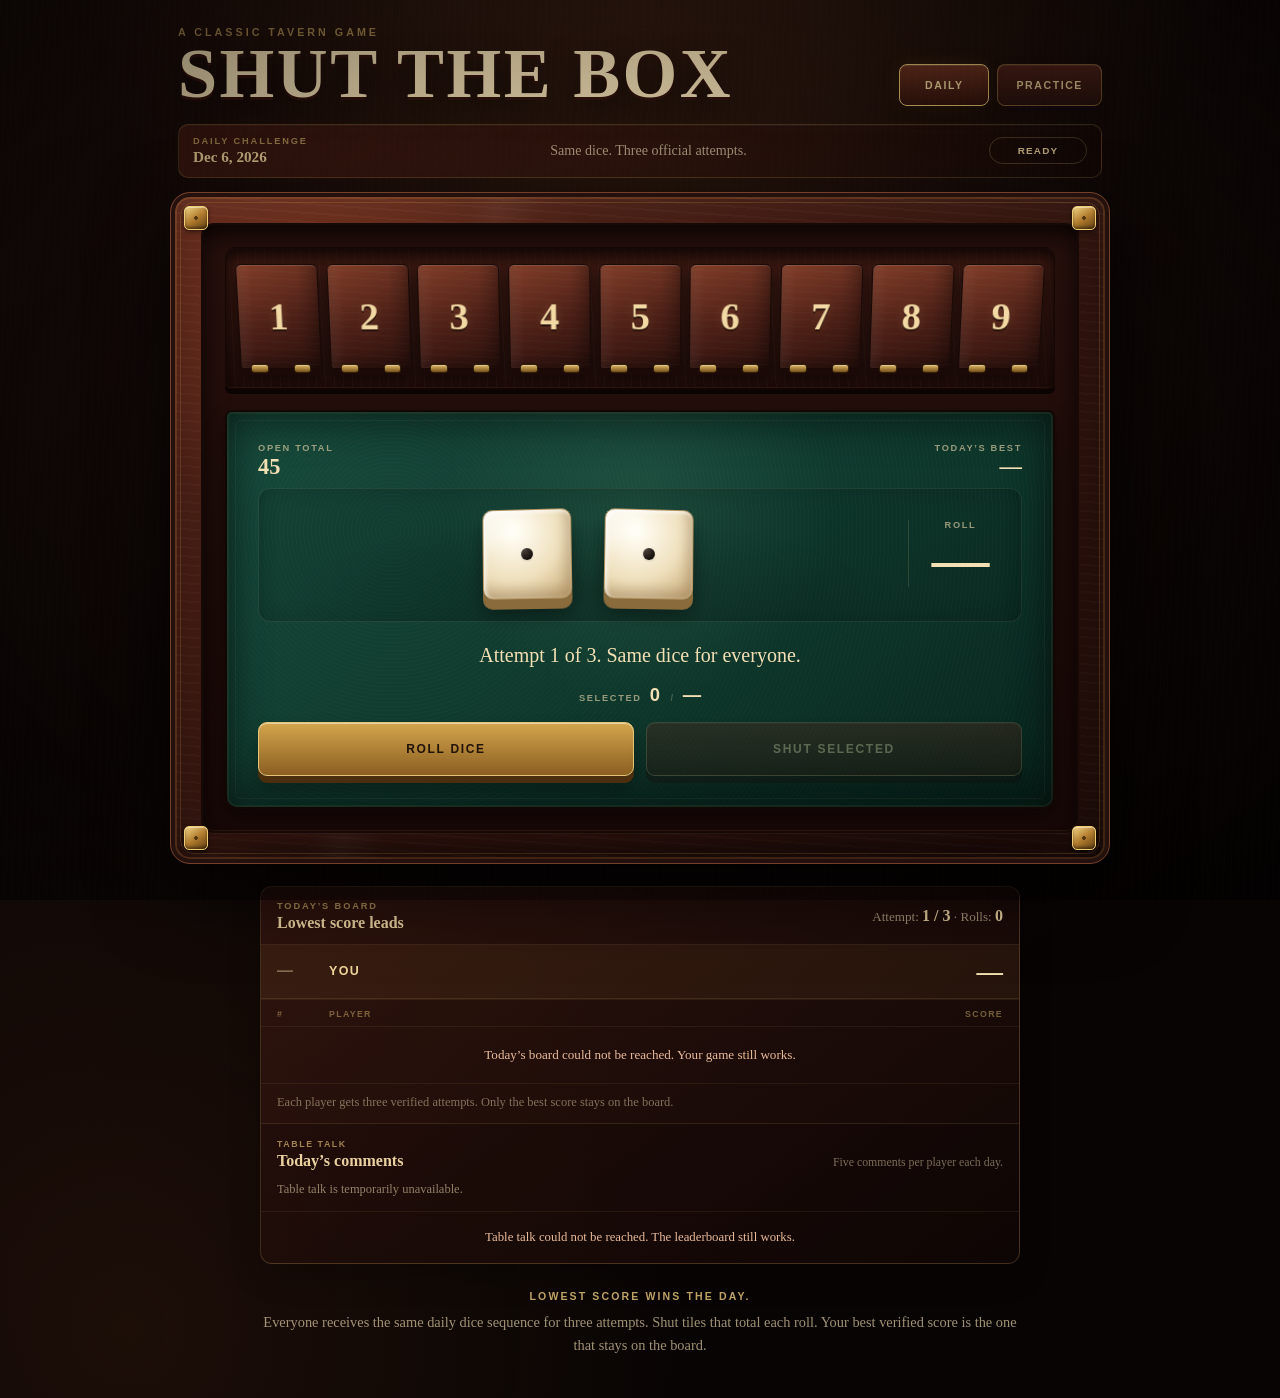
==== commit 44846d3b: "Launch three daily attempts and open table talk" ====
--- a/index.html
+++ b/index.html
@@ -10,7 +10,7 @@
   <link rel="stylesheet" href="round.css" />
   <link rel="stylesheet" href="cube-dice.css" />
   <link rel="stylesheet" href="daily.css" />
-  <link rel="stylesheet" href="social.css" />
+  <link rel="stylesheet" href="social-v2.css?v=20260716e" />
 </head>
 <body data-mode="daily">
   <div class="room-glow" aria-hidden="true"></div>
@@ -32,7 +32,7 @@
         <span>DAILY CHALLENGE</span>
         <strong id="challengeDate">—</strong>
       </div>
-      <p>Same dice. One official run.</p>
+      <p>Same dice. Three official attempts.</p>
       <strong class="challenge-status" id="challengeStatus" data-state="ready">READY</strong>
     </section>
 
@@ -62,7 +62,7 @@
               <strong id="openTotal">45</strong>
             </div>
             <div>
-              <span id="bestLabel">TODAY</span>
+              <span id="bestLabel">TODAY’S BEST</span>
               <strong id="bestScore">—</strong>
             </div>
           </div>
@@ -111,7 +111,7 @@
           <span>TODAY’S BOARD</span>
           <strong>Lowest score leads</strong>
         </div>
-        <p>Rolls used: <strong id="challengeRoll">0</strong></p>
+        <p>Attempt: <strong id="challengeAttempt">1 / 3</strong> · Rolls: <strong id="challengeRoll">0</strong></p>
       </div>
 
       <div class="previous-winner" id="previousWinner" hidden>
@@ -127,7 +127,7 @@
       </div>
 
       <form class="score-submit" id="scoreForm" hidden>
-        <label for="playerName">PUT TODAY’S SCORE ON THE BOARD</label>
+        <label for="playerName">POST THIS ATTEMPT</label>
         <div>
           <input id="playerName" name="playerName" type="text" maxlength="20" autocomplete="nickname" placeholder="Your name" required />
           <button class="small-button submit-score-button" id="submitScoreButton" type="submit">POST SCORE</button>
@@ -143,7 +143,7 @@
       <div class="leaderboard-rows" id="leaderboardRows" aria-live="polite">
         <p class="leaderboard-message">Loading today’s board…</p>
       </div>
-      <p class="daily-board-note">Scores are checked against today’s exact dice sequence before they appear.</p>
+      <p class="daily-board-note">Each player gets three verified attempts. Only the best score stays on the board.</p>
 
       <section class="table-talk" aria-labelledby="tableTalkTitle">
         <div class="table-talk-heading">
@@ -151,17 +151,18 @@
             <span>TABLE TALK</span>
             <strong id="tableTalkTitle">Today’s comments</strong>
           </div>
-          <p>One short comment per player.</p>
+          <p>Five comments per player each day.</p>
         </div>
 
-        <form class="comment-form" id="commentForm" hidden>
+        <form class="comment-form" id="commentForm">
+          <input id="commentName" name="commentName" type="text" maxlength="20" autocomplete="nickname" placeholder="Your name" required />
           <textarea id="commentInput" name="comment" maxlength="180" placeholder="That last roll killed me…" required></textarea>
           <div class="comment-form-footer">
             <span class="comment-count" id="commentCount">0 / 180</span>
-            <button class="small-button" id="commentButton" type="submit">POST COMMENT</button>
+            <button class="small-button" id="commentButton" type="submit">POST COMMENT · 5 LEFT</button>
           </div>
         </form>
-        <p class="comment-gate" id="commentGate">Post today’s score to join the table talk.</p>
+        <p class="comment-gate" id="commentGate" hidden></p>
         <p class="comment-status" id="commentStatus" aria-live="polite"></p>
         <div class="comments-list" id="commentsList" aria-live="polite">
           <p class="comment-message">Loading table talk…</p>
@@ -171,11 +172,11 @@
 
     <section class="rules" aria-label="How to play">
       <strong>LOWEST SCORE WINS THE DAY.</strong>
-      <p>Everyone receives the same daily dice sequence. Shut tiles that total each roll. When no move remains, the sum left open is your official score.</p>
+      <p>Everyone receives the same daily dice sequence for three attempts. Shut tiles that total each roll. Your best verified score is the one that stays on the board.</p>
     </section>
   </main>
 
-  <script src="script.js"></script>
-  <script src="social.js?v=20260716d"></script>
+  <script src="script-v2.js?v=20260716e"></script>
+  <script src="social-v2.js?v=20260716e"></script>
 </body>
 </html>
--- a/social-v2.css
+++ b/social-v2.css
@@ -0,0 +1,243 @@
+/* Daily winner badges and table-talk comments. */
+
+.previous-winner {
+  display: grid;
+  grid-template-columns: auto minmax(0, 1fr) auto;
+  align-items: center;
+  gap: 10px;
+  padding: 11px 16px;
+  border-bottom: 1px solid rgba(224, 190, 112, 0.12);
+  background: linear-gradient(90deg, rgba(121, 81, 24, 0.2), rgba(255,255,255,0.018));
+}
+
+.previous-winner[hidden] {
+  display: none;
+}
+
+.previous-winner > span:first-child,
+.table-talk-heading span {
+  color: rgba(229, 194, 118, 0.66);
+  font-family: Arial, Helvetica, sans-serif;
+  font-size: 0.55rem;
+  font-weight: 900;
+  letter-spacing: 0.18em;
+}
+
+.previous-winner strong {
+  min-width: 0;
+  overflow: hidden;
+  color: #f3dfb4;
+  font-family: Arial, Helvetica, sans-serif;
+  font-size: 0.82rem;
+  letter-spacing: 0.08em;
+  text-overflow: ellipsis;
+  white-space: nowrap;
+}
+
+.previous-winner-score {
+  color: rgba(239, 219, 177, 0.62);
+  font-size: 0.78rem;
+  white-space: nowrap;
+}
+
+.previous-winner-score strong {
+  margin-left: 4px;
+  font-size: 1.2rem;
+  letter-spacing: 0;
+}
+
+.leader-badge,
+.winner-badge {
+  display: inline-block;
+  margin-left: 7px;
+  padding: 2px 6px;
+  border: 1px solid rgba(224, 190, 112, 0.38);
+  border-radius: 999px;
+  color: #ffe2a3;
+  background: rgba(155, 100, 26, 0.22);
+  font-size: 0.46rem;
+  font-weight: 900;
+  letter-spacing: 0.11em;
+  vertical-align: 1px;
+}
+
+.winner-badge {
+  color: #fff0bf;
+  border-color: rgba(242, 200, 96, 0.54);
+  background: rgba(169, 107, 21, 0.3);
+  box-shadow: 0 0 12px rgba(224, 176, 65, 0.1);
+}
+
+.table-talk {
+  border-top: 1px solid rgba(224, 190, 112, 0.14);
+  background: rgba(7, 3, 2, 0.18);
+}
+
+.table-talk-heading {
+  display: flex;
+  align-items: end;
+  justify-content: space-between;
+  gap: 14px;
+  padding: 15px 16px 11px;
+}
+
+.table-talk-heading div {
+  display: grid;
+  gap: 3px;
+}
+
+.table-talk-heading strong {
+  color: #ead2a0;
+  font-size: 1rem;
+}
+
+.table-talk-heading p {
+  margin: 0;
+  color: rgba(239, 219, 177, 0.48);
+  font-size: 0.74rem;
+}
+
+.comment-form {
+  display: grid;
+  gap: 8px;
+  padding: 0 16px 14px;
+}
+
+.comment-form[hidden],
+.comment-gate[hidden] {
+  display: none;
+}
+
+.comment-form input,
+.comment-form textarea {
+  width: 100%;
+  box-sizing: border-box;
+  padding: 10px 12px;
+  border: 1px solid rgba(224, 190, 112, 0.26);
+  border-radius: 8px;
+  background: rgba(8, 4, 3, 0.58);
+  color: #f3dfb4;
+  font: 700 0.9rem/1.4 Arial, Helvetica, sans-serif;
+  outline: none;
+}
+
+.comment-form input {
+  min-height: 42px;
+}
+
+.comment-form textarea {
+  min-height: 70px;
+  resize: vertical;
+}
+
+.comment-form input:focus,
+.comment-form textarea:focus {
+  border-color: #e0bd6b;
+  box-shadow: 0 0 0 3px rgba(224, 189, 107, 0.1);
+}
+
+.comment-form-footer {
+  display: flex;
+  align-items: center;
+  justify-content: space-between;
+  gap: 10px;
+}
+
+.comment-count {
+  color: rgba(239, 219, 177, 0.46);
+  font: 700 0.7rem Arial, Helvetica, sans-serif;
+}
+
+.comment-gate,
+.comment-status {
+  margin: 0;
+  padding: 0 16px 13px;
+  color: rgba(239, 219, 177, 0.56);
+  font-size: 0.78rem;
+  line-height: 1.4;
+}
+
+.comment-status:empty {
+  display: none;
+}
+
+.comments-list {
+  border-top: 1px solid rgba(224, 190, 112, 0.08);
+}
+
+.comment-card {
+  display: grid;
+  gap: 5px;
+  padding: 13px 16px;
+}
+
+.comment-card + .comment-card {
+  border-top: 1px solid rgba(224, 190, 112, 0.07);
+}
+
+.comment-card.is-player {
+  background: rgba(61, 130, 77, 0.09);
+}
+
+.comment-card-header {
+  display: flex;
+  align-items: center;
+  justify-content: space-between;
+  gap: 12px;
+}
+
+.comment-card-name {
+  color: #f0d59c;
+  font: 900 0.72rem Arial, Helvetica, sans-serif;
+  letter-spacing: 0.1em;
+}
+
+.comment-card-time {
+  color: rgba(239, 219, 177, 0.38);
+  font: 700 0.66rem Arial, Helvetica, sans-serif;
+  white-space: nowrap;
+}
+
+.comment-card-body {
+  margin: 0;
+  color: rgba(247, 229, 193, 0.78);
+  font-size: 0.86rem;
+  line-height: 1.45;
+  overflow-wrap: anywhere;
+}
+
+.comment-message {
+  margin: 0;
+  padding: 18px 16px;
+  color: rgba(239, 219, 177, 0.52);
+  font-size: 0.8rem;
+  text-align: center;
+}
+
+.comment-message.error {
+  color: #e9bb9b;
+}
+
+@media (max-width: 520px) {
+  .previous-winner {
+    grid-template-columns: 1fr auto;
+  }
+
+  .previous-winner > span:first-child {
+    grid-column: 1 / -1;
+  }
+
+  .table-talk-heading {
+    align-items: start;
+    flex-direction: column;
+  }
+
+  .comment-form-footer {
+    align-items: stretch;
+    flex-direction: column;
+  }
+
+  .comment-form-footer .small-button {
+    width: 100%;
+  }
+}
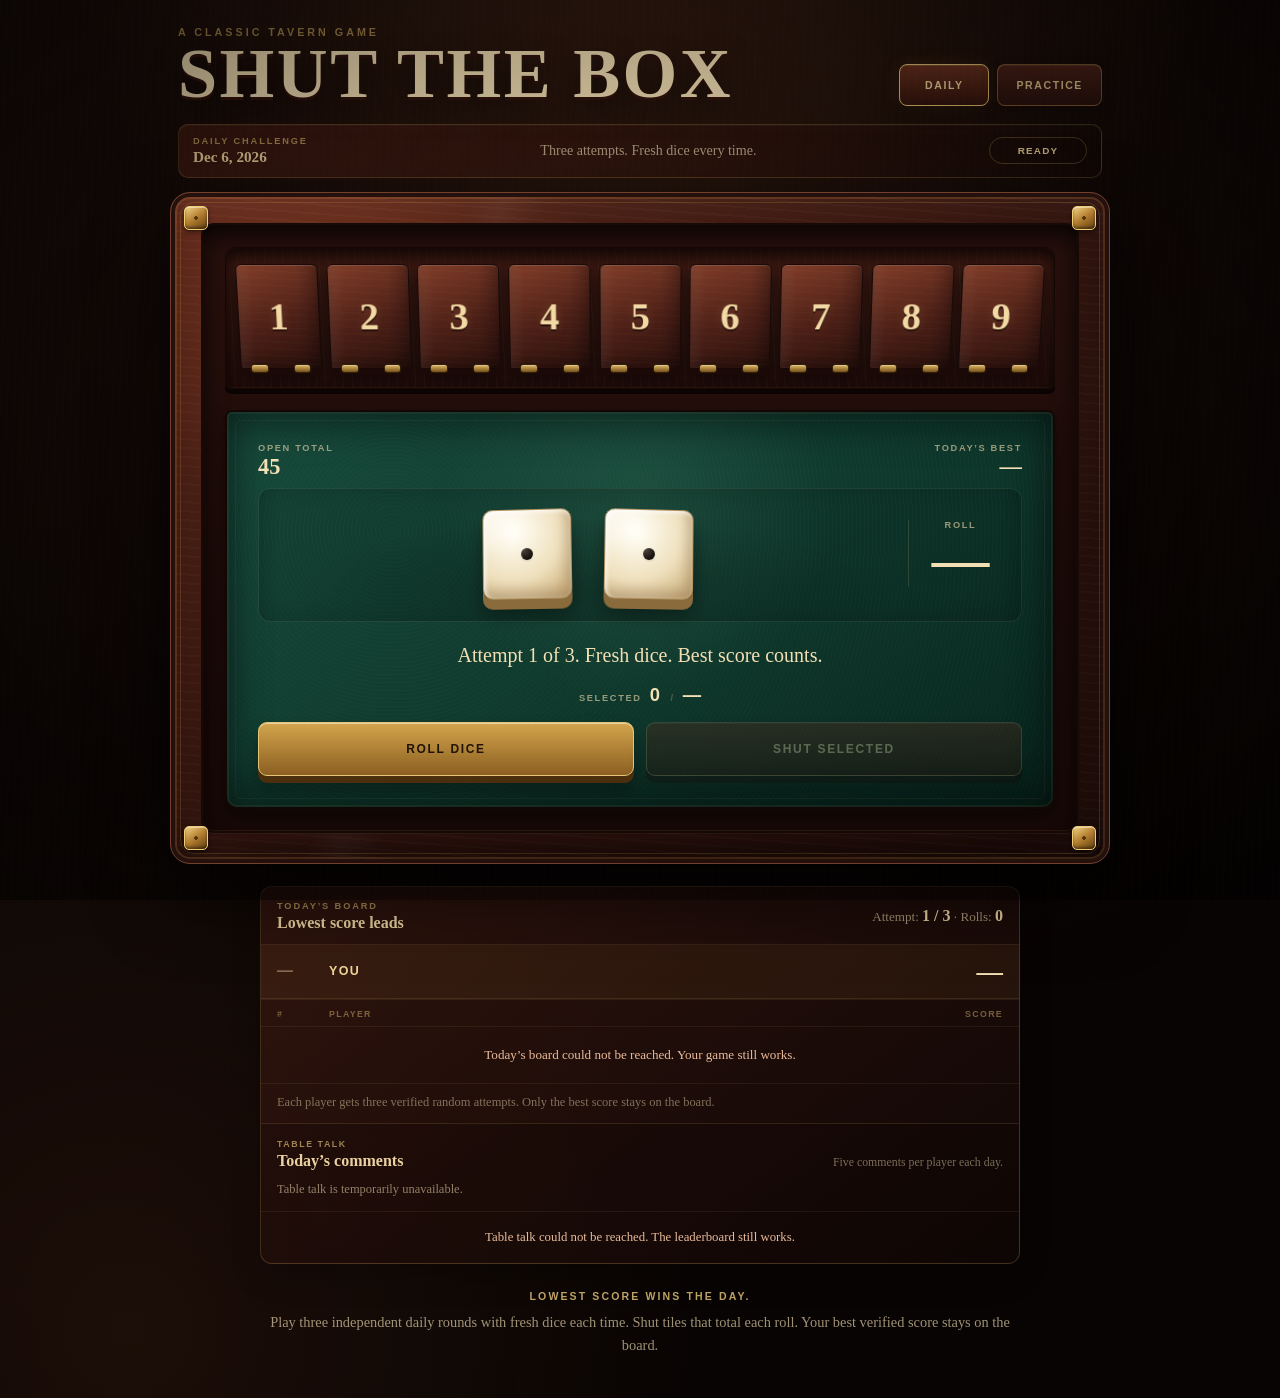
==== commit 41aa3fa0: "Launch randomized daily rolls" ====
--- a/index.html
+++ b/index.html
@@ -8,6 +8,7 @@
   <link rel="stylesheet" href="style.css" />
   <link rel="stylesheet" href="polish.css" />
   <link rel="stylesheet" href="round.css" />
+  <link rel="stylesheet" href="practice-reward.css?v=20260716f" />
   <link rel="stylesheet" href="cube-dice.css" />
   <link rel="stylesheet" href="daily.css" />
   <link rel="stylesheet" href="social-v2.css?v=20260716e" />
@@ -32,7 +33,7 @@
         <span>DAILY CHALLENGE</span>
         <strong id="challengeDate">—</strong>
       </div>
-      <p>Same dice. Three official attempts.</p>
+      <p>Three attempts. Fresh dice every time.</p>
       <strong class="challenge-status" id="challengeStatus" data-state="ready">READY</strong>
     </section>
 
@@ -143,7 +144,7 @@
       <div class="leaderboard-rows" id="leaderboardRows" aria-live="polite">
         <p class="leaderboard-message">Loading today’s board…</p>
       </div>
-      <p class="daily-board-note">Each player gets three verified attempts. Only the best score stays on the board.</p>
+      <p class="daily-board-note">Each player gets three verified random attempts. Only the best score stays on the board.</p>
 
       <section class="table-talk" aria-labelledby="tableTalkTitle">
         <div class="table-talk-heading">
@@ -172,11 +173,13 @@
 
     <section class="rules" aria-label="How to play">
       <strong>LOWEST SCORE WINS THE DAY.</strong>
-      <p>Everyone receives the same daily dice sequence for three attempts. Shut tiles that total each roll. Your best verified score is the one that stays on the board.</p>
+      <p>Play three independent daily rounds with fresh dice each time. Shut tiles that total each roll. Your best verified score stays on the board.</p>
     </section>
   </main>
 
   <script src="script-v2.js?v=20260716e"></script>
+  <script src="daily-random-v3.js?v=20260717a"></script>
   <script src="social-v2.js?v=20260716e"></script>
+  <script src="practice-reward.js?v=20260716f"></script>
 </body>
 </html>
--- a/practice-reward.css
+++ b/practice-reward.css
@@ -0,0 +1,54 @@
+.round-result.shutout {
+  border-color: rgba(255, 221, 139, 0.9);
+  background:
+    radial-gradient(circle at 50% 0%, rgba(255, 218, 116, 0.22), transparent 56%),
+    linear-gradient(145deg, rgba(112, 54, 25, 0.98), rgba(39, 15, 8, 0.98));
+  box-shadow:
+    inset 0 1px rgba(255, 255, 255, 0.16),
+    0 14px 30px rgba(0, 0, 0, 0.45),
+    0 0 38px rgba(238, 183, 72, 0.34);
+  animation: shutout-arrive 680ms cubic-bezier(0.2, 0.9, 0.25, 1.15) both;
+}
+
+.round-result.shutout::before {
+  content: "";
+  position: absolute;
+  inset: -2px;
+  border: 2px solid rgba(255, 224, 149, 0.72);
+  border-radius: inherit;
+  pointer-events: none;
+  animation: shutout-glow 1400ms ease-out both;
+}
+
+.round-result.shutout .round-result-title {
+  color: #ffe7a5;
+  font-size: 0.88rem;
+  text-shadow: 0 0 16px rgba(255, 215, 112, 0.52);
+}
+
+.round-result.shutout .round-result-score strong {
+  color: #fff0bd;
+  text-shadow:
+    0 3px 0 #210c08,
+    0 10px 18px rgba(0, 0, 0, 0.38),
+    0 0 24px rgba(255, 213, 102, 0.38);
+}
+
+@keyframes shutout-arrive {
+  0% { transform: scale(0.92); opacity: 0; }
+  55% { transform: scale(1.025); opacity: 1; }
+  100% { transform: scale(1); opacity: 1; }
+}
+
+@keyframes shutout-glow {
+  0% { opacity: 0; transform: scale(0.96); }
+  30% { opacity: 1; }
+  100% { opacity: 0; transform: scale(1.08); }
+}
+
+@media (prefers-reduced-motion: reduce) {
+  .round-result.shutout,
+  .round-result.shutout::before {
+    animation: none;
+  }
+}
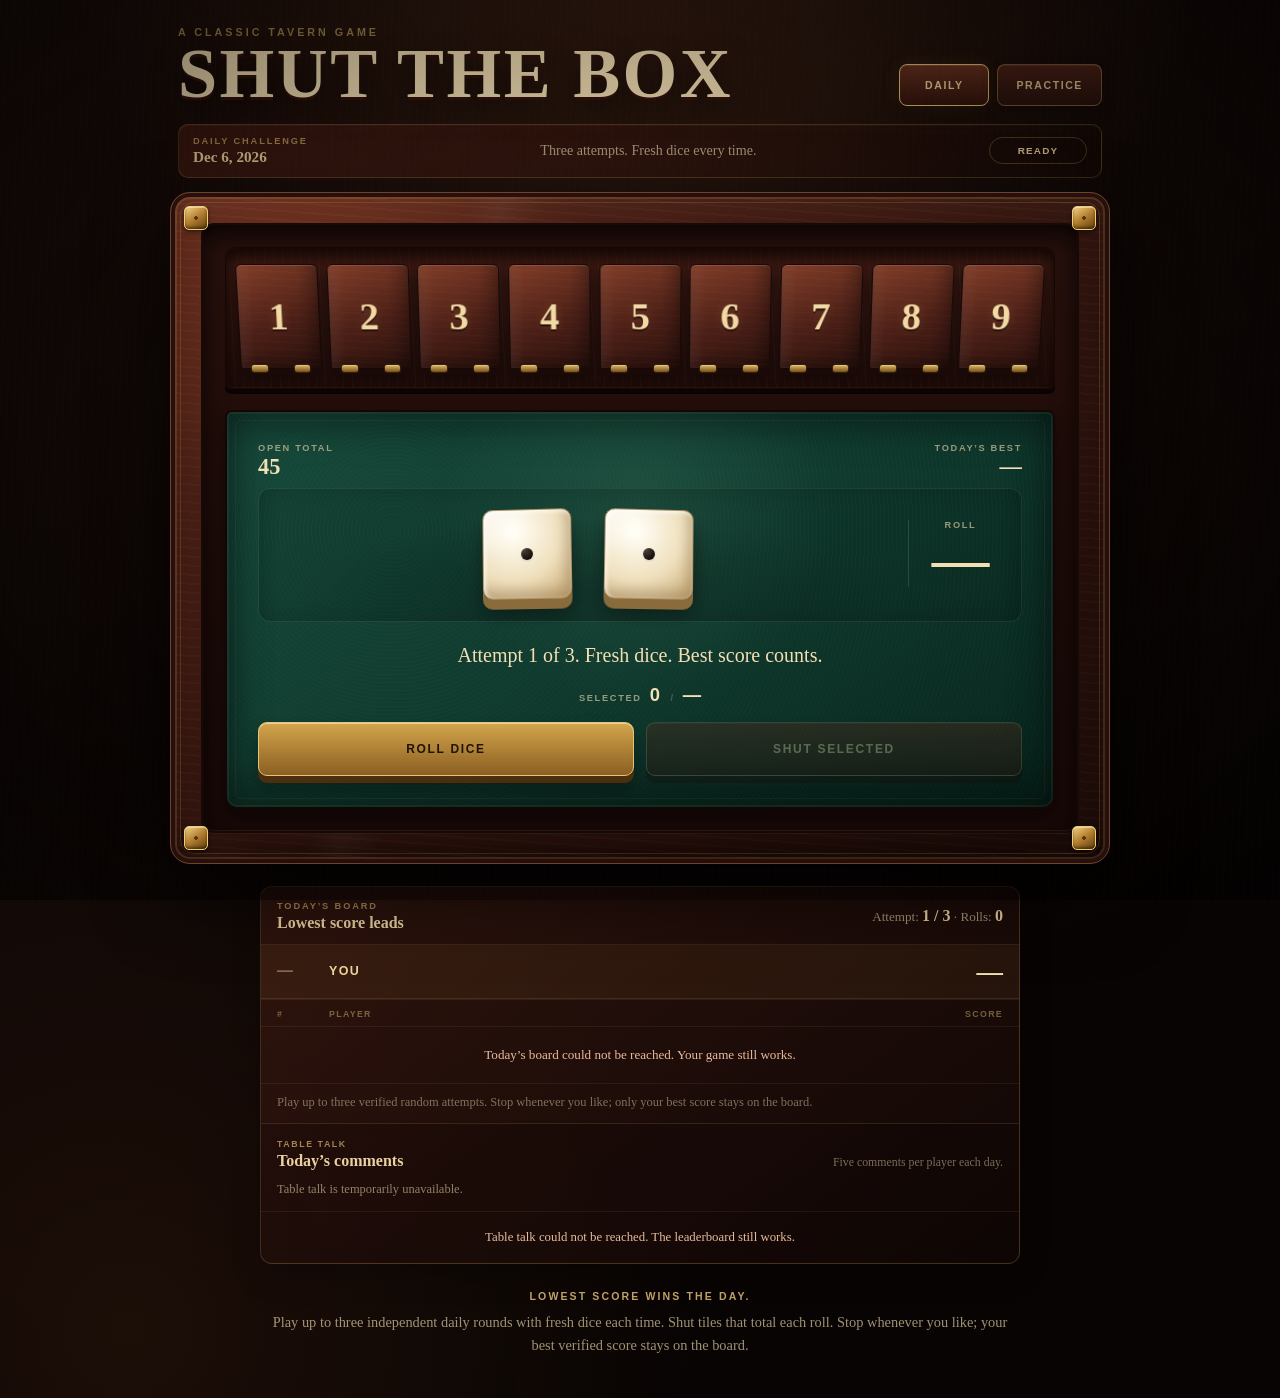
==== commit ce2130b7: "Load daily flow fixes" ====
--- a/index.html
+++ b/index.html
@@ -33,7 +33,7 @@
         <span>DAILY CHALLENGE</span>
         <strong id="challengeDate">—</strong>
       </div>
-      <p>Three attempts. Fresh dice every time.</p>
+      <p>Up to three attempts. Fresh dice every time.</p>
       <strong class="challenge-status" id="challengeStatus" data-state="ready">READY</strong>
     </section>
 
@@ -144,7 +144,7 @@
       <div class="leaderboard-rows" id="leaderboardRows" aria-live="polite">
         <p class="leaderboard-message">Loading today’s board…</p>
       </div>
-      <p class="daily-board-note">Each player gets three verified random attempts. Only the best score stays on the board.</p>
+      <p class="daily-board-note">Play up to three verified random attempts. Stop whenever you like; only your best score stays on the board.</p>
 
       <section class="table-talk" aria-labelledby="tableTalkTitle">
         <div class="table-talk-heading">
@@ -173,13 +173,13 @@
 
     <section class="rules" aria-label="How to play">
       <strong>LOWEST SCORE WINS THE DAY.</strong>
-      <p>Play three independent daily rounds with fresh dice each time. Shut tiles that total each roll. Your best verified score stays on the board.</p>
+      <p>Play up to three independent daily rounds with fresh dice each time. Shut tiles that total each roll. Stop whenever you like; your best verified score stays on the board.</p>
     </section>
   </main>
 
   <script src="script-v2.js?v=20260716e"></script>
-  <script src="daily-random-v3.js?v=20260717a"></script>
+  <script src="daily-random-v3.js?v=20260719b"></script>
   <script src="social-v2.js?v=20260716e"></script>
   <script src="practice-reward.js?v=20260716f"></script>
 </body>
-</html>+</html>
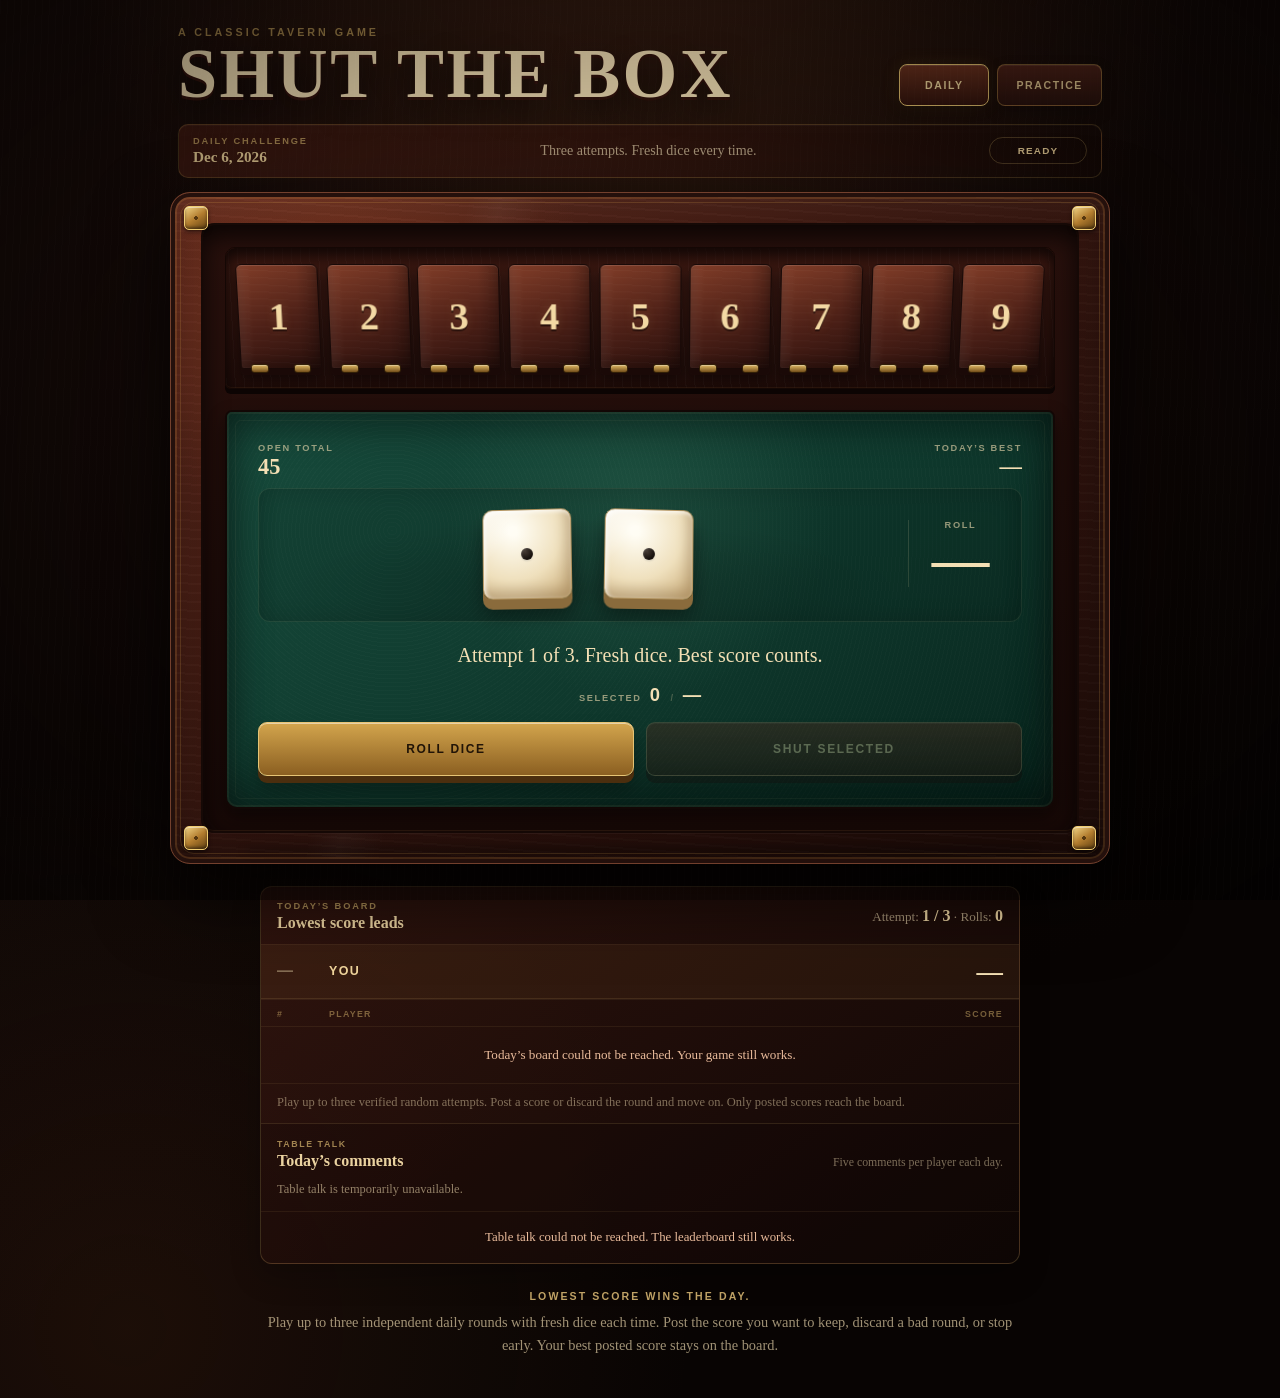
==== commit 79ad8291: "Launch discardable daily attempts" ====
--- a/index.html
+++ b/index.html
@@ -178,8 +178,8 @@
   </main>
 
   <script src="script-v2.js?v=20260716e"></script>
-  <script src="daily-random-v3.js?v=20260719b"></script>
+  <script src="daily-random-v3.js?v=20260719c"></script>
   <script src="social-v2.js?v=20260716e"></script>
   <script src="practice-reward.js?v=20260716f"></script>
 </body>
-</html>
+</html>
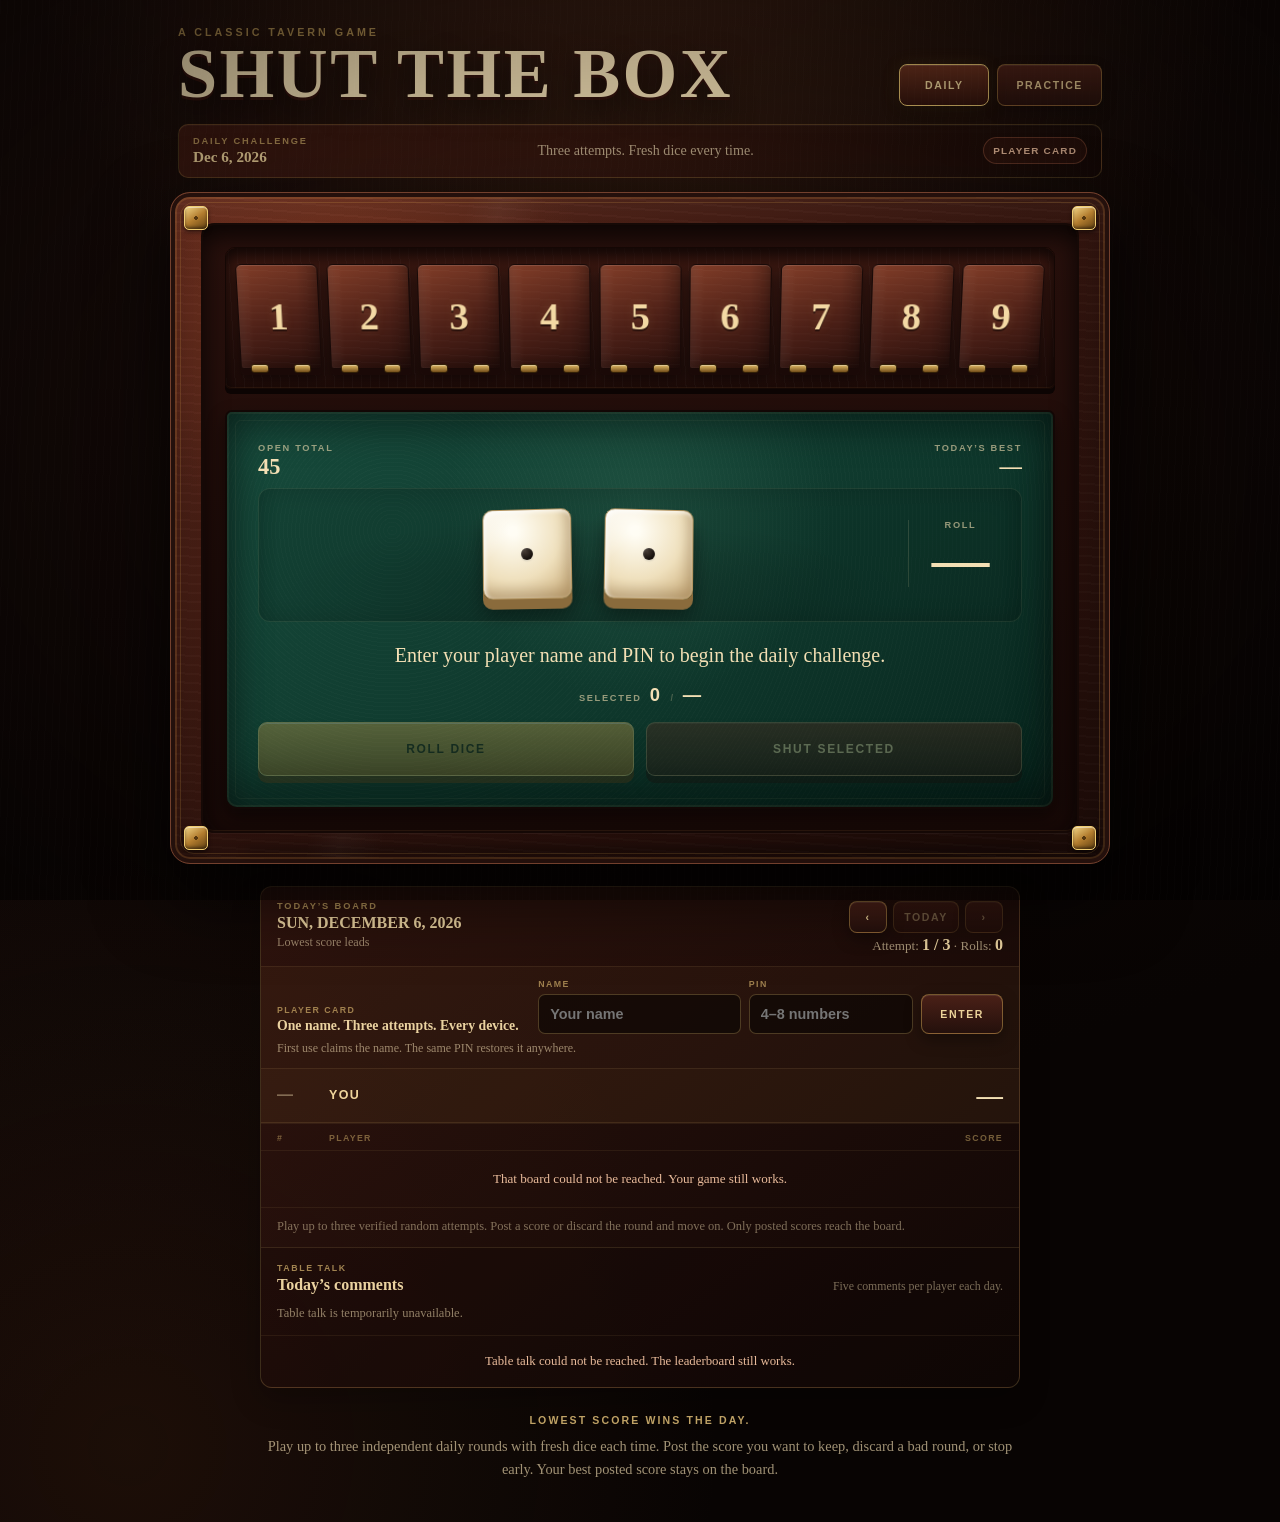
==== commit f9396286: "Launch dated board navigation and staged player cards" ====
--- a/index.html
+++ b/index.html
@@ -1,185 +1 @@
-<!DOCTYPE html>
-<html lang="en">
-<head>
-  <meta charset="UTF-8" />
-  <meta name="viewport" content="width=device-width, initial-scale=1, viewport-fit=cover" />
-  <meta name="theme-color" content="#160b08" />
-  <title>Shut the Box</title>
-  <link rel="stylesheet" href="style.css" />
-  <link rel="stylesheet" href="polish.css" />
-  <link rel="stylesheet" href="round.css" />
-  <link rel="stylesheet" href="practice-reward.css?v=20260716f" />
-  <link rel="stylesheet" href="cube-dice.css" />
-  <link rel="stylesheet" href="daily.css" />
-  <link rel="stylesheet" href="social-v2.css?v=20260716e" />
-</head>
-<body data-mode="daily">
-  <div class="room-glow" aria-hidden="true"></div>
-
-  <main class="game-shell">
-    <header class="game-header">
-      <div>
-        <p class="eyebrow">A CLASSIC TAVERN GAME</p>
-        <h1>SHUT THE BOX</h1>
-      </div>
-      <div class="mode-controls" aria-label="Game mode">
-        <button class="small-button mode-button active" id="dailyModeButton" type="button" aria-pressed="true">DAILY</button>
-        <button class="small-button mode-button" id="practiceModeButton" type="button" aria-pressed="false">PRACTICE</button>
-      </div>
-    </header>
-
-    <section class="daily-banner" aria-label="Daily challenge">
-      <div>
-        <span>DAILY CHALLENGE</span>
-        <strong id="challengeDate">—</strong>
-      </div>
-      <p>Up to three attempts. Fresh dice every time.</p>
-      <strong class="challenge-status" id="challengeStatus" data-state="ready">READY</strong>
-    </section>
-
-    <section class="board" aria-label="Shut the Box game board">
-      <span class="corner corner-one" aria-hidden="true"></span>
-      <span class="corner corner-two" aria-hidden="true"></span>
-      <span class="corner corner-three" aria-hidden="true"></span>
-      <span class="corner corner-four" aria-hidden="true"></span>
-
-      <div class="board-well">
-        <div class="tile-rack" id="tileRack" aria-label="Number tiles">
-          <button class="number-tile" type="button" data-value="1" aria-label="Tile 1"><span>1</span></button>
-          <button class="number-tile" type="button" data-value="2" aria-label="Tile 2"><span>2</span></button>
-          <button class="number-tile" type="button" data-value="3" aria-label="Tile 3"><span>3</span></button>
-          <button class="number-tile" type="button" data-value="4" aria-label="Tile 4"><span>4</span></button>
-          <button class="number-tile" type="button" data-value="5" aria-label="Tile 5"><span>5</span></button>
-          <button class="number-tile" type="button" data-value="6" aria-label="Tile 6"><span>6</span></button>
-          <button class="number-tile" type="button" data-value="7" aria-label="Tile 7"><span>7</span></button>
-          <button class="number-tile" type="button" data-value="8" aria-label="Tile 8"><span>8</span></button>
-          <button class="number-tile" type="button" data-value="9" aria-label="Tile 9"><span>9</span></button>
-        </div>
-
-        <div class="felt-tray">
-          <div class="score-strip" aria-label="Score information">
-            <div>
-              <span>OPEN TOTAL</span>
-              <strong id="openTotal">45</strong>
-            </div>
-            <div>
-              <span id="bestLabel">TODAY’S BEST</span>
-              <strong id="bestScore">—</strong>
-            </div>
-          </div>
-
-          <div class="dice-stage" aria-label="Dice tray">
-            <div class="dice" aria-live="polite">
-              <div class="die" id="dieOne" aria-label="First die">⚀</div>
-              <div class="die" id="dieTwo" aria-label="Second die">⚀</div>
-            </div>
-            <div class="roll-readout">
-              <span>ROLL</span>
-              <strong id="rollTotal">—</strong>
-            </div>
-          </div>
-
-          <p class="instruction" id="instruction" aria-live="polite">Loading today’s challenge.</p>
-
-          <div class="round-result" id="roundResult" role="status" aria-live="assertive" hidden>
-            <p class="round-result-title" id="roundResultTitle">ROUND OVER</p>
-            <div class="round-result-score">
-              <span>SCORE</span>
-              <strong id="roundResultScore">0</strong>
-            </div>
-            <p class="round-result-detail" id="roundResultDetail"></p>
-            <button class="action-button roll-button result-button" id="playAgainButton" type="button">PRACTICE</button>
-          </div>
-
-          <div class="selection-meter" id="selectionMeter">
-            <span>SELECTED</span>
-            <strong id="selectedTotal">0</strong>
-            <span class="slash">/</span>
-            <strong id="targetTotal">—</strong>
-          </div>
-
-          <div class="controls">
-            <button class="action-button roll-button" id="rollButton" type="button">ROLL DICE</button>
-            <button class="action-button shut-button" id="shutButton" type="button" disabled>SHUT SELECTED</button>
-          </div>
-        </div>
-      </div>
-    </section>
-
-    <section class="daily-board" aria-label="Today's leaderboard">
-      <div class="daily-board-heading">
-        <div>
-          <span>TODAY’S BOARD</span>
-          <strong>Lowest score leads</strong>
-        </div>
-        <p>Attempt: <strong id="challengeAttempt">1 / 3</strong> · Rolls: <strong id="challengeRoll">0</strong></p>
-      </div>
-
-      <div class="previous-winner" id="previousWinner" hidden>
-        <span>YESTERDAY’S WINNER</span>
-        <strong id="previousWinnerName">—</strong>
-        <span class="previous-winner-score">SCORE <strong id="previousWinnerScore">—</strong></span>
-      </div>
-
-      <div class="daily-board-row your-score-row">
-        <span class="rank-cell" id="challengeRank">—</span>
-        <strong class="name-cell" id="challengeName">YOU</strong>
-        <span class="score-cell" id="challengeScore">—</span>
-      </div>
-
-      <form class="score-submit" id="scoreForm" hidden>
-        <label for="playerName">POST THIS ATTEMPT</label>
-        <div>
-          <input id="playerName" name="playerName" type="text" maxlength="20" autocomplete="nickname" placeholder="Your name" required />
-          <button class="small-button submit-score-button" id="submitScoreButton" type="submit">POST SCORE</button>
-        </div>
-      </form>
-      <p class="submission-status" id="submissionStatus" aria-live="polite"></p>
-
-      <div class="leaderboard-columns" aria-hidden="true">
-        <span>#</span>
-        <span>PLAYER</span>
-        <span>SCORE</span>
-      </div>
-      <div class="leaderboard-rows" id="leaderboardRows" aria-live="polite">
-        <p class="leaderboard-message">Loading today’s board…</p>
-      </div>
-      <p class="daily-board-note">Play up to three verified random attempts. Stop whenever you like; only your best score stays on the board.</p>
-
-      <section class="table-talk" aria-labelledby="tableTalkTitle">
-        <div class="table-talk-heading">
-          <div>
-            <span>TABLE TALK</span>
-            <strong id="tableTalkTitle">Today’s comments</strong>
-          </div>
-          <p>Five comments per player each day.</p>
-        </div>
-
-        <form class="comment-form" id="commentForm">
-          <input id="commentName" name="commentName" type="text" maxlength="20" autocomplete="nickname" placeholder="Your name" required />
-          <textarea id="commentInput" name="comment" maxlength="180" placeholder="That last roll killed me…" required></textarea>
-          <div class="comment-form-footer">
-            <span class="comment-count" id="commentCount">0 / 180</span>
-            <button class="small-button" id="commentButton" type="submit">POST COMMENT · 5 LEFT</button>
-          </div>
-        </form>
-        <p class="comment-gate" id="commentGate" hidden></p>
-        <p class="comment-status" id="commentStatus" aria-live="polite"></p>
-        <div class="comments-list" id="commentsList" aria-live="polite">
-          <p class="comment-message">Loading table talk…</p>
-        </div>
-      </section>
-    </section>
-
-    <section class="rules" aria-label="How to play">
-      <strong>LOWEST SCORE WINS THE DAY.</strong>
-      <p>Play up to three independent daily rounds with fresh dice each time. Shut tiles that total each roll. Stop whenever you like; your best verified score stays on the board.</p>
-    </section>
-  </main>
-
-  <script src="script-v2.js?v=20260716e"></script>
-  <script src="daily-random-v3.js?v=20260719c"></script>
-  <script src="social-v2.js?v=20260716e"></script>
-  <script src="practice-reward.js?v=20260716f"></script>
-</body>
-</html>+<!DOCTYPE html><html lang="en"><head><meta charset="UTF-8" /><meta name="viewport" content="width=device-width, initial-scale=1, viewport-fit=cover" /><meta name="theme-color" content="#160b08" /><title>Shut the Box</title><link rel="stylesheet" href="style.css" /><link rel="stylesheet" href="polish.css" /><link rel="stylesheet" href="round.css" /><link rel="stylesheet" href="practice-reward.css?v=20260716f" /><link rel="stylesheet" href="cube-dice.css" /><link rel="stylesheet" href="daily.css" /><link rel="stylesheet" href="account-board.css?v=20260719a" /><link rel="stylesheet" href="social-v2.css?v=20260716e" /></head><body data-mode="daily" data-account-ready="false"><div class="room-glow" aria-hidden="true"></div><main class="game-shell"><header class="game-header"><div><p class="eyebrow">A CLASSIC TAVERN GAME</p><h1>SHUT THE BOX</h1></div><div class="mode-controls" aria-label="Game mode"><button class="small-button mode-button active" id="dailyModeButton" type="button" aria-pressed="true">DAILY</button><button class="small-button mode-button" id="practiceModeButton" type="button" aria-pressed="false">PRACTICE</button></div></header><section class="daily-banner" aria-label="Daily challenge"><div><span>DAILY CHALLENGE</span><strong id="challengeDate">—</strong></div><p>Up to three attempts. Fresh dice every time.</p><strong class="challenge-status" id="challengeStatus" data-state="ready">READY</strong></section><section class="board" aria-label="Shut the Box game board"><span class="corner corner-one" aria-hidden="true"></span><span class="corner corner-two" aria-hidden="true"></span><span class="corner corner-three" aria-hidden="true"></span><span class="corner corner-four" aria-hidden="true"></span><div class="board-well"><div class="tile-rack" id="tileRack" aria-label="Number tiles"><button class="number-tile" type="button" data-value="1" aria-label="Tile 1"><span>1</span></button><button class="number-tile" type="button" data-value="2" aria-label="Tile 2"><span>2</span></button><button class="number-tile" type="button" data-value="3" aria-label="Tile 3"><span>3</span></button><button class="number-tile" type="button" data-value="4" aria-label="Tile 4"><span>4</span></button><button class="number-tile" type="button" data-value="5" aria-label="Tile 5"><span>5</span></button><button class="number-tile" type="button" data-value="6" aria-label="Tile 6"><span>6</span></button><button class="number-tile" type="button" data-value="7" aria-label="Tile 7"><span>7</span></button><button class="number-tile" type="button" data-value="8" aria-label="Tile 8"><span>8</span></button><button class="number-tile" type="button" data-value="9" aria-label="Tile 9"><span>9</span></button></div><div class="felt-tray"><div class="score-strip" aria-label="Score information"><div><span>OPEN TOTAL</span><strong id="openTotal">45</strong></div><div><span id="bestLabel">TODAY’S BEST</span><strong id="bestScore">—</strong></div></div><div class="dice-stage" aria-label="Dice tray"><div class="dice" aria-live="polite"><div class="die" id="dieOne" aria-label="First die">⚀</div><div class="die" id="dieTwo" aria-label="Second die">⚀</div></div><div class="roll-readout"><span>ROLL</span><strong id="rollTotal">—</strong></div></div><p class="instruction" id="instruction" aria-live="polite">Loading today’s challenge.</p><div class="round-result" id="roundResult" role="status" aria-live="assertive" hidden><p class="round-result-title" id="roundResultTitle">ROUND OVER</p><div class="round-result-score"><span>SCORE</span><strong id="roundResultScore">0</strong></div><p class="round-result-detail" id="roundResultDetail"></p><button class="action-button roll-button result-button" id="playAgainButton" type="button">PRACTICE</button></div><div class="selection-meter" id="selectionMeter"><span>SELECTED</span><strong id="selectedTotal">0</strong><span class="slash">/</span><strong id="targetTotal">—</strong></div><div class="controls"><button class="action-button roll-button" id="rollButton" type="button">ROLL DICE</button><button class="action-button shut-button" id="shutButton" type="button" disabled>SHUT SELECTED</button></div></div></div></section><section class="daily-board" aria-label="Daily leaderboard"><div class="daily-board-heading"><div class="daily-board-title"><span id="boardTitle">TODAY’S BOARD</span><strong id="boardDate">—</strong><small>Lowest score leads</small></div><div class="daily-board-tools"><div class="board-date-nav" aria-label="Browse daily boards"><button class="small-button board-date-button" id="boardPreviousDate" type="button" aria-label="Previous day">‹</button><button class="small-button board-date-button today-button" id="boardTodayDate" type="button">TODAY</button><button class="small-button board-date-button" id="boardNextDate" type="button" aria-label="Next day">›</button></div><p id="boardAttemptInfo">Attempt: <strong id="challengeAttempt">1 / 3</strong> · Rolls: <strong id="challengeRoll">0</strong></p></div></div><section class="player-account" id="playerAccount" aria-label="Daily player card"><form class="player-account-form" id="playerAccountForm"><div class="player-account-copy"><span>PLAYER CARD</span><strong>One name. Three attempts. Every device.</strong></div><label class="player-account-field" for="accountName"><span>NAME</span><input id="accountName" name="accountName" type="text" maxlength="20" autocomplete="nickname" placeholder="Your name" required /></label><label class="player-account-field" for="accountPin"><span>PIN</span><input id="accountPin" name="accountPin" type="password" inputmode="numeric" pattern="[0-9]{4,8}" maxlength="8" autocomplete="current-password" placeholder="4–8 numbers" required /></label><button class="small-button player-account-button" id="accountButton" type="submit">ENTER</button></form><div class="player-account-active" id="playerAccountActive" hidden><span>PLAYING AS</span><strong class="player-account-active-name" id="playerAccountActiveName">—</strong><div class="player-account-stat"><span>STREAK</span><strong id="playerCurrentStreak">0</strong></div><div class="player-account-stat"><span>BEST</span><strong id="playerBestStreak">0</strong></div><button class="small-button" id="playerAccountSwitch" type="button">SWITCH</button></div><p class="player-account-status" id="playerAccountStatus" aria-live="polite"></p></section><div class="previous-winner" id="previousWinner" hidden><span>YESTERDAY’S WINNER</span><strong id="previousWinnerName">—</strong><span class="previous-winner-score">SCORE <strong id="previousWinnerScore">—</strong></span></div><div class="daily-board-row your-score-row"><span class="rank-cell" id="challengeRank">—</span><strong class="name-cell" id="challengeName">YOU</strong><span class="score-cell" id="challengeScore">—</span></div><form class="score-submit" id="scoreForm" hidden><label for="playerName">POST THIS ATTEMPT</label><div><input id="playerName" name="playerName" type="text" maxlength="20" autocomplete="nickname" placeholder="Your name" required /><button class="small-button submit-score-button" id="submitScoreButton" type="submit">POST SCORE</button></div></form><p class="submission-status" id="submissionStatus" aria-live="polite"></p><div class="leaderboard-columns" aria-hidden="true"><span>#</span><span>PLAYER</span><span>SCORE</span></div><div class="leaderboard-rows" id="leaderboardRows" aria-live="polite"><p class="leaderboard-message">Loading today’s board…</p></div><p class="daily-board-note">Play up to three verified random attempts. Stop whenever you like; only your best score stays on the board.</p><section class="table-talk" aria-labelledby="tableTalkTitle"><div class="table-talk-heading"><div><span>TABLE TALK</span><strong id="tableTalkTitle">Today’s comments</strong></div><p>Five comments per player each day.</p></div><form class="comment-form" id="commentForm"><input id="commentName" name="commentName" type="text" maxlength="20" autocomplete="nickname" placeholder="Your name" required /><textarea id="commentInput" name="comment" maxlength="180" placeholder="That last roll killed me…" required></textarea><div class="comment-form-footer"><span class="comment-count" id="commentCount">0 / 180</span><button class="small-button" id="commentButton" type="submit">POST COMMENT · 5 LEFT</button></div></form><p class="comment-gate" id="commentGate" hidden></p><p class="comment-status" id="commentStatus" aria-live="polite"></p><div class="comments-list" id="commentsList" aria-live="polite"><p class="comment-message">Loading table talk…</p></div></section></section><section class="rules" aria-label="How to play"><strong>LOWEST SCORE WINS THE DAY.</strong><p>Play up to three independent daily rounds with fresh dice each time. Shut tiles that total each roll. Stop whenever you like; your best verified score stays on the board.</p></section></main><script src="script-v2.js?v=20260716e"></script><script src="daily-random-v3.js?v=20260719c"></script><script src="account-board.js?v=20260719a"></script><script src="social-v2.js?v=20260716e"></script><script src="practice-reward.js?v=20260716f"></script></body></html>
--- a/account-board.css
+++ b/account-board.css
@@ -0,0 +1 @@
+.daily-board-heading{align-items:flex-start;}.daily-board-title{display:grid;gap:3px;}.daily-board-title small{color:rgba(239,219,177,0.58);font-size:0.76rem;}.daily-board-tools{display:grid;justify-items:end;gap:8px;}.board-date-nav{display:flex !important;grid-auto-flow:column;align-items:center;gap:6px !important;}.board-date-button{min-width:38px;min-height:32px;padding:5px 9px;}.board-date-button.today-button{min-width:66px;}.board-date-button:disabled{opacity:0.3;cursor:default;}.player-account{padding:12px 16px;border-bottom:1px solid rgba(224,190,112,0.12);background:rgba(211,159,71,0.045);}.player-account-form{display:grid;grid-template-columns:minmax(150px,1fr) minmax(120px,0.8fr) minmax(120px,0.65fr) auto;align-items:end;gap:8px;}.player-account-copy{display:grid;gap:3px;}.player-account-copy span,.player-account-field span,.player-account-active>span{color:rgba(229,194,118,0.62);font:900 0.55rem Arial,Helvetica,sans-serif;letter-spacing:0.16em;}.player-account-copy strong,.player-account-active strong{color:#ead2a0;font-size:0.86rem;}.player-account-field{display:grid;gap:5px;}.player-account-field input{min-width:0;min-height:40px;padding:0 11px;border:1px solid rgba(224,190,112,0.28);border-radius:7px;background:rgba(8,4,3,0.58);color:#f3dfb4;font:700 0.9rem Arial,Helvetica,sans-serif;outline:none;}.player-account-field input:focus{border-color:#e0bd6b;box-shadow:0 0 0 3px rgba(224,189,107,0.1);}.player-account-button{min-height:40px;white-space:nowrap;}.player-account-active{display:flex;align-items:center;gap:12px;}.player-account-active[hidden],.player-account-form[hidden]{display:none;}.player-account-active-name{margin-right:auto;font-family:Arial,Helvetica,sans-serif;letter-spacing:0.08em;}.player-account-stat{display:grid;justify-items:center;gap:2px;min-width:60px;}.player-account-stat span{color:rgba(229,194,118,0.55);font:900 0.5rem Arial,Helvetica,sans-serif;letter-spacing:0.13em;}.player-account-stat strong{font-size:1rem;}.player-account-status{min-height:0;margin:7px 0 0;color:rgba(239,219,177,0.58);font-size:0.75rem;}.player-account-status:empty{display:none;}.player-account-status[data-state="success"]{color:#b8d9c0;}.player-account-status[data-state="error"]{color:#e9bb9b;}body[data-account-ready="false"] .daily-banner .challenge-status{color:#e9bb9b;border-color:rgba(207,125,89,0.34);background:rgba(109,45,30,0.2);}.daily-board.viewing-history .your-score-row,.daily-board.viewing-history .score-submit,.daily-board.viewing-history .submission-status,.daily-board.viewing-history .daily-board-note,.daily-board.viewing-history .previous-winner{display:none !important;}@media (max-width:760px){.player-account-form{grid-template-columns:1fr 1fr;}.player-account-copy{grid-column:1 / -1;}.player-account-button{width:100%;}}@media (max-width:520px){.daily-board-heading{display:grid;}.daily-board-tools{justify-items:start;width:100%;}.player-account-form{grid-template-columns:1fr;}.player-account-active{flex-wrap:wrap;}.player-account-active-name{width:calc(100% - 90px);}.player-account-stat{justify-items:start;}}
